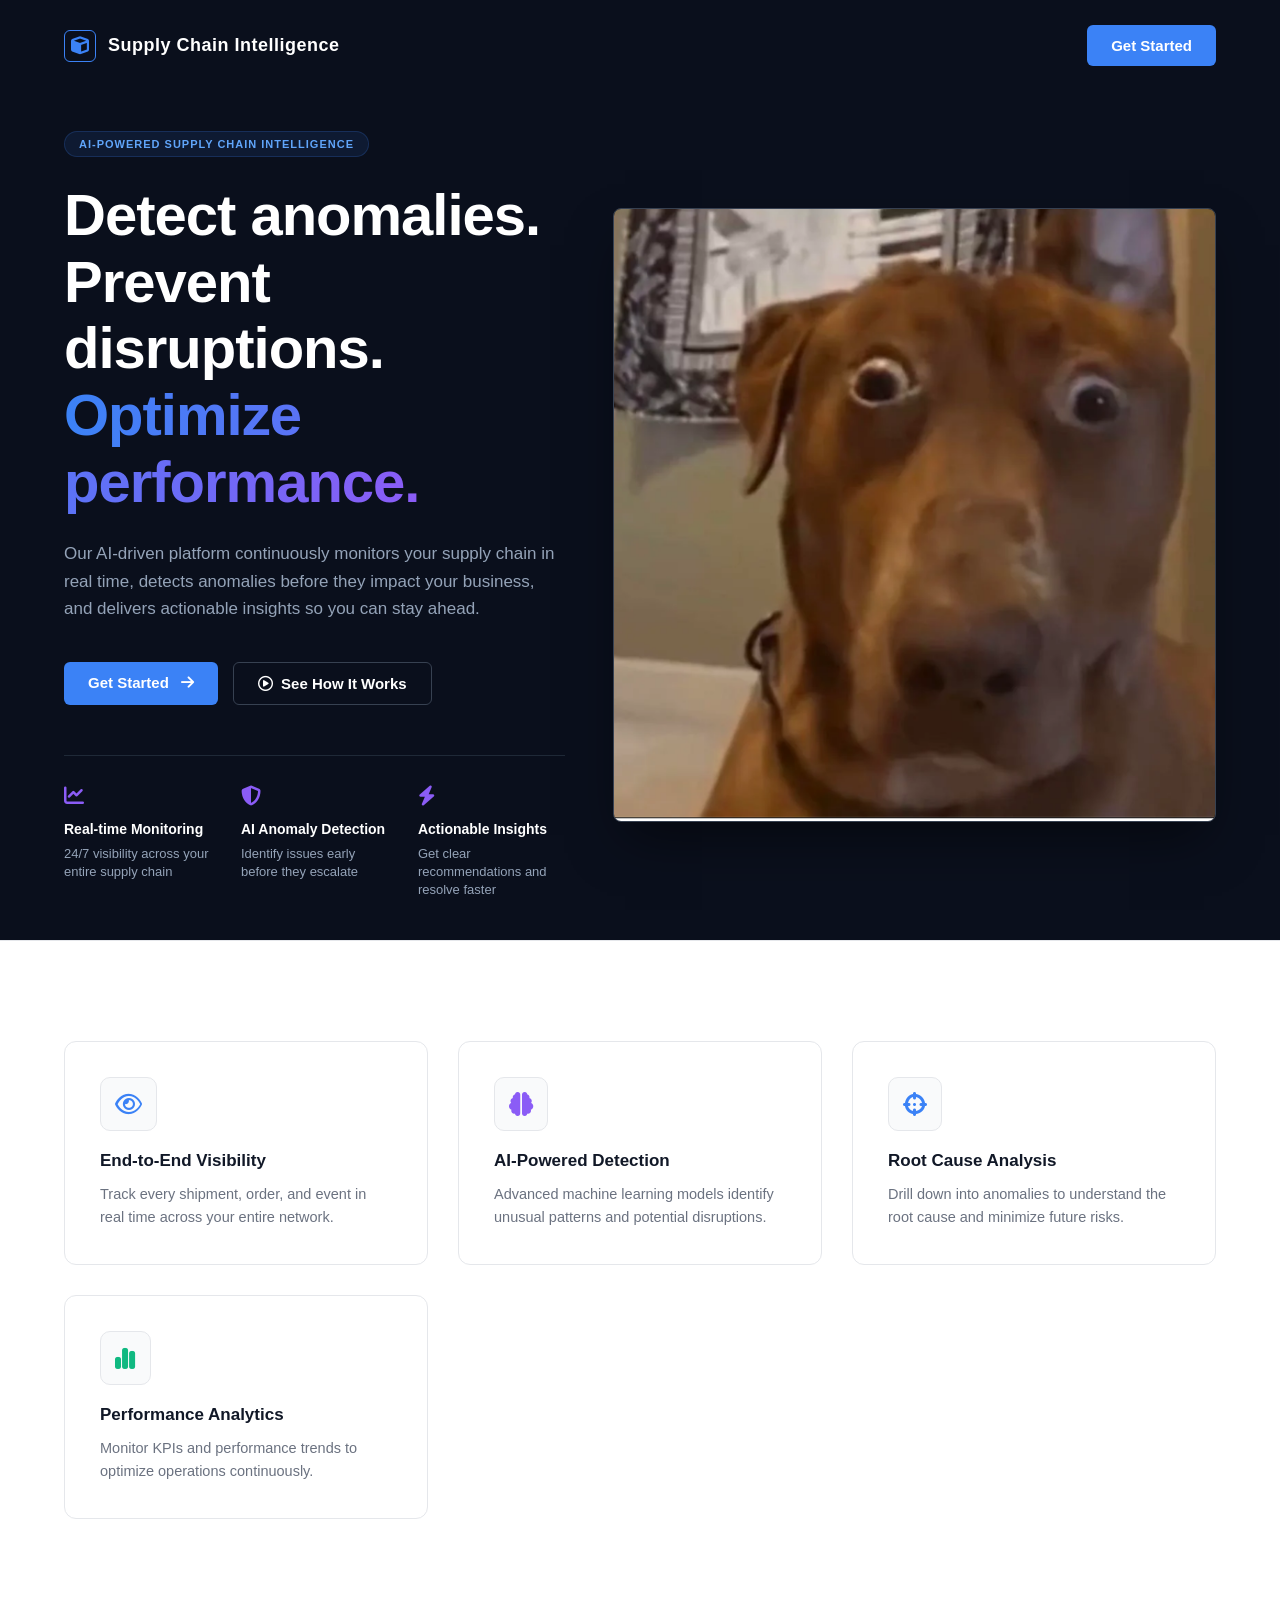
==== frontend/index.html @ b9debbd9 "Initial commit: Organized frontend and backend folders" ====
<!DOCTYPE html>
<html lang="en">
<head>
    <meta charset="UTF-8">
    <meta name="viewport" content="width=device-width, initial-scale=1.0">
    <title>Supply Chain Intelligence</title>
    <link rel="stylesheet" href="style.css">
    <!-- FontAwesome for the UI icons -->
    <link href="https://cdnjs.cloudflare.com/ajax/libs/font-awesome/6.4.0/css/all.min.css" rel="stylesheet">
</head>
<body>

    <!-- TOP NAVIGATION -->
    <nav class="navbar">
        <div class="logo">
            <div class="logo-icon">
                <i class="fa-solid fa-cube" style="color: #3B82F6; margin: auto; display: block; text-align: center; line-height: 28px;"></i>
            </div>
            Supply Chain Intelligence
        </div>
        <a href="dashboard.html" class="btn-primary">Get Started</a>
    </nav>

    <!-- DARK HERO SECTION -->
    <header class="hero">
        <div class="hero-content">
            <div class="badge">AI-POWERED SUPPLY CHAIN INTELLIGENCE</div>
            <h1>Detect anomalies.<br>Prevent disruptions.<br><span class="text-gradient">Optimize performance.</span></h1>
            <p>Our AI-driven platform continuously monitors your supply chain in real time, detects anomalies before they impact your business, and delivers actionable insights so you can stay ahead.</p>
            
            <div class="btn-group">
                <a href="dashboard.html" class="btn-primary">Get Started <i class="fa-solid fa-arrow-right" style="margin-left: 8px;"></i></a>
                <a href="how-it-works.html" class="btn-secondary"><i class="fa-regular fa-circle-play"></i> See How It Works</a>
            </div>

            <!-- Mini Features under buttons -->
            <div class="hero-mini-features">
                <div class="mini-feature">
                    <i class="fa-solid fa-chart-line"></i>
                    <h4>Real-time Monitoring</h4>
                    <p>24/7 visibility across your entire supply chain</p>
                </div>
                <div class="mini-feature">
                    <i class="fa-solid fa-shield-halved"></i>
                    <h4>AI Anomaly Detection</h4>
                    <p>Identify issues early before they escalate</p>
                </div>
                <div class="mini-feature">
                    <i class="fa-solid fa-bolt"></i>
                    <h4>Actionable Insights</h4>
                    <p>Get clear recommendations and resolve faster</p>
                </div>
            </div>
        </div>
        
        <div class="hero-image">
            <img src="assets/dog meme.png" alt="Dashboard Mockup" class="mockup">
        </div>
    </header>

    <!-- WHITE FEATURES SECTION (Now with exactly 4 cards) -->
    <section class="white-section">
        <div class="features-grid">
            
            <div class="feature-card">
                <div class="icon" style="color: #3B82F6;"><i class="fa-regular fa-eye"></i></div>
                <h3>End-to-End Visibility</h3>
                <p>Track every shipment, order, and event in real time across your entire network.</p>
            </div>

            <div class="feature-card">
                <div class="icon" style="color: #8B5CF6;"><i class="fa-solid fa-brain"></i></div>
                <h3>AI-Powered Detection</h3>
                <p>Advanced machine learning models identify unusual patterns and potential disruptions.</p>
            </div>

            <div class="feature-card">
                <div class="icon" style="color: #3B82F6;"><i class="fa-solid fa-crosshairs"></i></div>
                <h3>Root Cause Analysis</h3>
                <p>Drill down into anomalies to understand the root cause and minimize future risks.</p>
            </div>

            <div class="feature-card">
                <div class="icon" style="color: #10B981;"><i class="fa-solid fa-chart-simple"></i></div>
                <h3>Performance Analytics</h3>
                <p>Monitor KPIs and performance trends to optimize operations continuously.</p>
            </div>

        </div>
    </section>

</body>
</html>
---- frontend/style.css ----
/* --- GLOBAL THEME (UPDATED FOR DEEP NAVY / NEON) --- */
:root {
    --bg-dark: #0A0F1C;   /* Deep rich navy background */
    --bg-panel: #131B2C;  /* Slightly lighter navy for panels */
    --bg-card: #1A233A;   /* Card background */
    --text-light: #F8FAFC;
    --text-muted: #94A3B8;
    --border: #23304A;    /* Soft blue-tinted borders */
    --accent-blue: #3B82F6;
}

body {
    margin: 0;
    font-family: 'Inter', -apple-system, sans-serif;
    background-color: var(--bg-dark);
    color: var(--text-light);
    overflow-x: hidden;
}

a { text-decoration: none; }

/* --- BUTTONS --- */
.btn-primary {
    background-color: var(--accent-blue); color: white; border: none;
    padding: 12px 24px; border-radius: 6px; cursor: pointer; font-weight: 600;
    transition: 0.2s; font-family: inherit; font-size: 15px;
}
.btn-primary:hover { background-color: #1D4ED8; }

.btn-secondary {
    background-color: transparent; color: white; padding: 12px 24px; border-radius: 6px; 
    font-weight: 600; border: 1px solid #374151; transition: 0.2s; display: flex; align-items: center; gap: 8px; font-size: 15px;
}
.btn-secondary:hover { background-color: rgba(255,255,255,0.05); }

/* --- NAVIGATION --- */
.navbar { display: flex; justify-content: space-between; align-items: center; padding: 25px 5%; max-width: 1500px; margin: 0 auto; }
.logo { font-size: 18px; font-weight: bold; letter-spacing: 0.5px; display: flex; align-items: center; gap: 12px; color: white;}
.logo-icon { width: 30px; height: 30px; border: 1px solid var(--accent-blue); border-radius: 6px; display: flex; justify-content: center; align-items: center;}

/* --- HERO SECTION --- */
.hero { display: flex; align-items: center; justify-content: space-between; padding: 40px 5%; max-width: 1500px; margin: 0 auto; min-height: 70vh; gap: 50px;}
.hero-content { flex: 1; max-width: 650px; }
.hero-image { flex: 1.2; display: flex; justify-content: flex-end; }
.mockup { width: 100%; border-radius: 8px; border: 1px solid #374151; box-shadow: 0 25px 50px -12px rgba(0, 0, 0, 0.5); }

.badge {
    background: rgba(59, 130, 246, 0.1); color: #60A5FA;
    padding: 6px 14px; border-radius: 20px; font-size: 11px; font-weight: 700;
    display: inline-block; margin-bottom: 25px; border: 1px solid rgba(59, 130, 246, 0.2); letter-spacing: 1px;
}

.hero h1 { font-size: 58px; line-height: 1.15; margin: 0 0 25px 0; font-weight: 800; color: white; letter-spacing: -1px;}
.text-gradient { 
    background: linear-gradient(to right, #3B82F6, #8B5CF6);
    background-clip: text; -webkit-background-clip: text; -webkit-text-fill-color: transparent; 
}
.hero p { font-size: 17px; color: var(--text-muted); line-height: 1.6; margin-bottom: 40px; max-width: 550px;}
.btn-group { display: flex; gap: 15px; margin-bottom: 50px;}

/* --- HERO MINI FEATURES --- */
.hero-mini-features { display: flex; gap: 30px; margin-top: 20px; border-top: 1px solid #1F2937; padding-top: 30px;}
.mini-feature { flex: 1; }
.mini-feature i { font-size: 20px; color: #8B5CF6; margin-bottom: 15px; display: block;}
.mini-feature h4 { margin: 0 0 8px 0; font-size: 14px; color: white; font-weight: 600;}
.mini-feature p { margin: 0; font-size: 13px; color: var(--text-muted); line-height: 1.4;}

/* --- WHITE FEATURES SECTION --- */
.white-section { background-color: white; color: #111827; padding: 100px 5%; border-top: 1px solid #E5E7EB; }
.features-grid { 
    display: grid; 
    grid-template-columns: repeat(auto-fit, minmax(280px, 1fr)); 
    gap: 30px; max-width: 1400px; margin: 0 auto; 
    justify-content: center;
}
.feature-card { background: white; padding: 35px; border-radius: 12px; border: 1px solid #E5E7EB; transition: 0.3s; }
.feature-card:hover { transform: translateY(-5px); box-shadow: 0 10px 25px -5px rgba(0,0,0,0.05); border-color: #D1D5DB;}
.feature-card h3 { margin: 20px 0 12px 0; font-size: 17px; font-weight: 700; color: #111827;}
.feature-card p { color: #6B7280; font-size: 14.5px; line-height: 1.6; margin: 0; }
.icon { font-size: 24px; padding: 14px; background: #F9FAFB; border-radius: 10px; border: 1px solid #E5E7EB; display: inline-flex; justify-content: center; align-items: center;}




/* --- DENSE DASHBOARD OVERRIDES --- */
.main-container { padding: 15px 2%; max-width: 1800px; margin: 0 auto; }

/* 3-Column Tight Upload Box */
.upload-section-dense { display: grid; grid-template-columns: 1.5fr 1fr 1.5fr; gap: 12px; margin-bottom: 15px; }
.upload-box-dense { background: var(--bg-panel); border: 1px dashed var(--border); border-radius: 8px; padding: 15px; text-align: center; }
.control-box-dense, .status-box-dense { background: var(--bg-panel); border: 1px solid var(--border); border-radius: 8px; padding: 15px; }
.btn-sm { padding: 8px 16px; font-size: 13px; margin-top: 10px; }
.dense-select { width: 100%; padding: 8px; background: var(--bg-card); color: white; border: 1px solid var(--border); border-radius: 4px; font-size: 12px; }
.progress-bar-bg { width: 100%; height: 6px; background: var(--bg-card); border-radius: 3px; margin-top: 8px; overflow: hidden; }
.progress-bar-fill { width: 100%; height: 100%; background: #3B82F6; }

/* Tight KPI Grid */
.kpi-grid-dense { display: grid; grid-template-columns: repeat(4, 1fr); gap: 12px; margin-bottom: 15px; }
.kpi-card-dense { background: var(--bg-panel); border: 1px solid var(--border); padding: 12px 15px; border-radius: 8px; }
.kpi-header-dense { display: flex; align-items: center; gap: 10px; margin-bottom: 8px; color: var(--text-muted); font-size: 12px; font-weight: 600; text-transform: uppercase;}
.kpi-value-dense { font-size: 24px; font-weight: bold; color: white; }

/* --- SOLID GLOWING KPI ICONS --- */
.kpi-icon-dense { 
    width: 32px; height: 32px; 
    border-radius: 50%; /* Makes them perfect circles */
    display: flex; justify-content: center; align-items: center; 
    font-size: 14px; color: white; border: none !important; 
}
.kpi-icon-dense.blue { background-color: #3B82F6; box-shadow: 0 0 15px rgba(59, 130, 246, 0.5); }
.kpi-icon-dense.red { background-color: #EF4444; box-shadow: 0 0 15px rgba(239, 68, 68, 0.5); }
.kpi-icon-dense.yellow { background-color: #F59E0B; box-shadow: 0 0 15px rgba(245, 158, 11, 0.5); }
.kpi-icon-dense.green { background-color: #10B981; box-shadow: 0 0 15px rgba(16, 185, 129, 0.5); }

/* --- SOLID TABLE BADGES --- */
.badge-severity-high { background-color: #EF4444; color: white; padding: 4px 12px; border-radius: 4px; font-size: 11px; font-weight: bold; letter-spacing: 0.5px;}
.badge-severity-med { background-color: #F59E0B; color: white; padding: 4px 12px; border-radius: 4px; font-size: 11px; font-weight: bold; letter-spacing: 0.5px;}
.badge-severity-low { background-color: #10B981; color: white; padding: 4px 12px; border-radius: 4px; font-size: 11px; font-weight: bold; letter-spacing: 0.5px;}

/* DENSE 4-COLUMN CHART GRID */
.charts-grid-dense { 
    display: grid; 
    grid-template-columns: repeat(4, 1fr); 
    gap: 12px; 
    margin-bottom: 15px; 
}
.col-span-2 { grid-column: span 2; }
.chart-box-dense { background: var(--bg-panel); border: 1px solid var(--border); border-radius: 8px; padding: 12px; }
.chart-title-dense { font-size: 13px; color: white; margin: 0 0 5px 0; font-weight: 600; }

/* Tight Data Table */
.table-box-dense { background: var(--bg-panel); border: 1px solid var(--border); border-radius: 8px; padding: 12px; overflow-x: auto; margin-bottom: 15px;}
.data-table-dense { width: 100%; border-collapse: collapse; text-align: left; font-size: 12px; }
.data-table-dense th { padding: 8px; border-bottom: 1px solid var(--border); color: var(--text-muted); }
.data-table-dense td { padding: 8px; border-bottom: 1px solid #1f2937; color: var(--text-light); }

/* --- ANALYTICAL REPORT FOOTER --- */
.report-summary-box {
    background-color: var(--bg-panel);
    border: 1px solid var(--border);
    border-radius: 12px;
    padding: 25px 30px;
    display: flex;
    align-items: center;
    gap: 25px;
    margin-bottom: 30px;
}
.report-col {
    flex: 1;
    border-right: 1px solid var(--border);
    padding-right: 20px;
}
.report-col:last-child, .decoration-col {
    border-right: none;
    padding-right: 0;
}
.info-col { flex: 1.5; }
.decoration-col { flex: 0.5; text-align: center; }

.report-header { display: flex; align-items: center; gap: 15px; margin-bottom: 12px; }
.report-icon { 
    background: rgba(59, 130, 246, 0.15); color: var(--accent-blue); 
    width: 42px; height: 42px; display: flex; align-items: center; justify-content: center; 
    border-radius: 8px; font-size: 18px; 
}
.report-col h3 { margin: 0; font-size: 17px; color: white; }
.report-col h4 { margin: 0 0 15px 0; font-size: 14px; color: white; font-weight: 600; }
.report-col p { margin: 0; color: var(--text-muted); font-size: 13px; line-height: 1.6; }

.report-list { list-style: none; padding: 0; margin: 0; display: flex; flex-direction: column; gap: 12px; }
.report-list li { color: var(--text-muted); font-size: 12.5px; display: flex; align-items: flex-start; gap: 10px; line-height: 1.4; }
.report-list li i { margin-top: 2px; font-size: 14px;}




/* =========================================
   --- HOW IT WORKS PAGE STYLES ---
   ========================================= */

.hiw-header { text-align: center; padding: 60px 5% 30px; max-width: 800px; margin: 0 auto; }
.hiw-header h1 { font-size: 40px; margin-bottom: 20px; color: white; font-weight: 800;}
.hiw-header p { color: var(--text-muted); line-height: 1.6; font-size: 16px; margin-bottom: 20px; }

.hiw-section { max-width: 1500px; margin: 0 auto; padding: 20px 5% 40px; }
.hiw-section > h3 { color: white; font-size: 20px; margin-bottom: 25px; }

/* 7-Step Process Track (Compact, No Scroll) */
.process-track { 
    display: flex; align-items: center; justify-content: space-between; 
    gap: 8px; /* Tighter gap between arrows and boxes */
    padding-bottom: 15px; 
    width: 100%;
}
.process-card { 
    background: var(--bg-panel); border: 1px solid var(--border); border-radius: 12px; 
    padding: 20px 10px; /* Reduced padding to make boxes thinner */
    text-align: center; 
    flex: 1; /* Forces all boxes to be equal width */
    min-width: 0; /* Allows boxes to shrink down without triggering a scrollbar */
    position: relative; 
}
.process-card i { font-size: 24px; margin-bottom: 12px; } /* Slightly smaller icon */
.process-card h4 { color: white; font-size: 13px; margin: 0 0 8px 0; font-weight: 600;}
.process-card p { color: var(--text-muted); font-size: 11px; line-height: 1.4; margin: 0; }

.step-num { 
    position: absolute; top: 10px; left: 10px; 
    background: rgba(59, 130, 246, 0.2); color: #60A5FA; 
    width: 20px; height: 20px; border-radius: 50%; 
    display: flex; align-items: center; justify-content: center; 
    font-size: 11px; font-weight: bold; 
}
.step-arrow { 
    background: rgba(59, 130, 246, 0.1); color: var(--accent-blue); 
    width: 24px; height: 24px; border-radius: 50%; 
    display: flex; align-items: center; justify-content: center; 
    font-size: 11px; flex-shrink: 0;
}

/* System Grid (Features + Result Card) */
.system-header { max-width: 700px; margin-bottom: 40px; }
.system-header h3 { color: white; font-size: 20px; margin-bottom: 10px; }
.system-header p { color: var(--text-muted); font-size: 14px; line-height: 1.6; }

.system-grid { display: grid; grid-template-columns: 2fr 1fr; gap: 40px; }
.system-features { display: flex; flex-direction: column; gap: 30px; }

.sys-feature { display: flex; gap: 15px; }
.sys-icon { 
    background: rgba(59, 130, 246, 0.1); color: var(--accent-blue); 
    width: 45px; height: 45px; border-radius: 10px; 
    display: flex; align-items: center; justify-content: center; 
    font-size: 18px; flex-shrink: 0; border: 1px solid rgba(59, 130, 246, 0.2);
}
.sys-text h4 { color: white; font-size: 15px; margin: 0 0 6px 0; font-weight: 600;}
.sys-text p { color: var(--text-muted); font-size: 13px; line-height: 1.5; margin: 0; }

/* The Result Card */
.system-result-card { 
    background: var(--bg-panel); border: 1px solid rgba(139, 92, 246, 0.4); 
    border-radius: 12px; padding: 30px; 
}
.result-header { display: flex; align-items: center; gap: 12px; margin-bottom: 15px; }
.result-header i { color: #8B5CF6; font-size: 22px; }
.result-header h4 { color: white; font-size: 17px; margin: 0; font-weight: 600;}
.system-result-card > p { color: var(--text-muted); font-size: 13px; line-height: 1.5; margin-bottom: 20px; }

.result-list { list-style: none; padding: 0; margin: 0; display: flex; flex-direction: column; gap: 12px; }
.result-list li { display: flex; align-items: flex-start; gap: 10px; color: var(--text-light); font-size: 13px; }
.result-list li i { color: #3B82F6; margin-top: 2px; }

/* Bottom Call To Action */
.hiw-cta { 
    background: var(--bg-panel); border: 1px solid var(--border); 
    border-radius: 12px; padding: 25px 40px; 
    display: flex; justify-content: space-between; align-items: center; 
}
.cta-content { display: flex; align-items: center; gap: 20px; }
.cta-icon { 
    background: rgba(139, 92, 246, 0.15); color: #8B5CF6; 
    width: 50px; height: 50px; border-radius: 12px; 
    display: flex; align-items: center; justify-content: center; font-size: 20px; 
}
.cta-content h3 { color: white; margin: 0 0 6px 0; font-size: 18px; font-weight: 600;}
.cta-content p { color: var(--text-muted); margin: 0; font-size: 14px; }
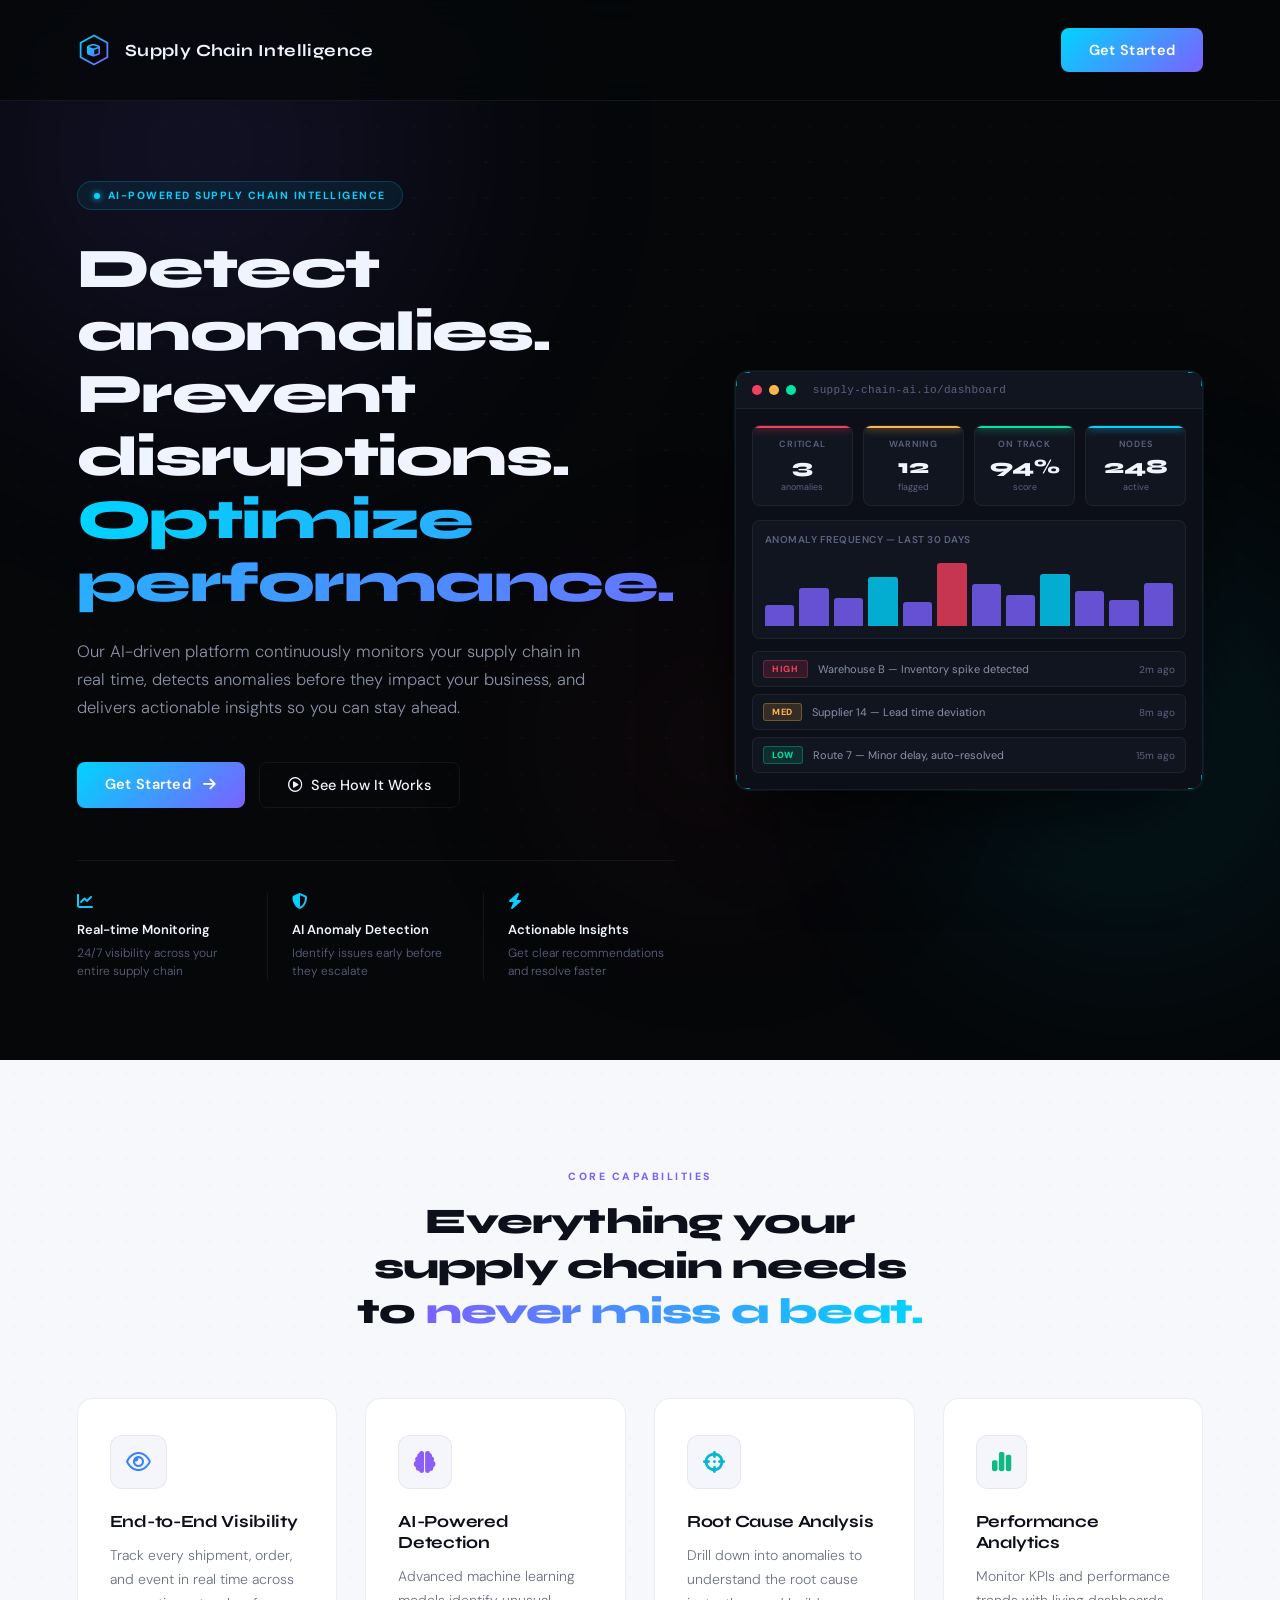
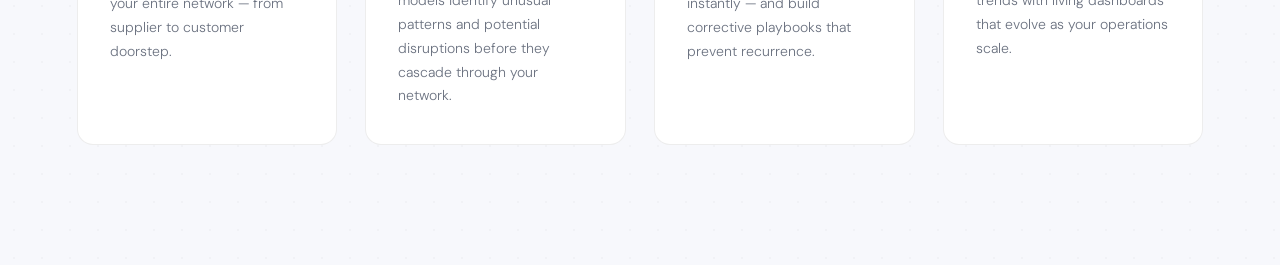
==== commit 5fd0fad4: "Implemented new UI design for landing page, dashboard, and stylesheet" ====
--- a/frontend/index.html
+++ b/frontend/index.html
@@ -7,14 +7,32 @@
     <link rel="stylesheet" href="style.css">
     <!-- FontAwesome for the UI icons -->
     <link href="https://cdnjs.cloudflare.com/ajax/libs/font-awesome/6.4.0/css/all.min.css" rel="stylesheet">
+    <!-- Premium font pairing: Syne (display) + DM Sans (body) -->
+    <link href="https://fonts.googleapis.com/css2?family=Syne:wght@700;800&family=DM+Sans:wght@300;400;500;600&display=swap" rel="stylesheet">
 </head>
 <body>
+
+    <!-- Animated grid/noise background canvas -->
+    <div class="bg-grid"></div>
+    <div class="bg-orb orb-1"></div>
+    <div class="bg-orb orb-2"></div>
+    <div class="bg-orb orb-3"></div>
 
     <!-- TOP NAVIGATION -->
     <nav class="navbar">
         <div class="logo">
             <div class="logo-icon">
-                <i class="fa-solid fa-cube" style="color: #3B82F6; margin: auto; display: block; text-align: center; line-height: 28px;"></i>
+                <!-- Animated hex ring -->
+                <svg class="logo-hex" viewBox="0 0 28 28" fill="none" xmlns="http://www.w3.org/2000/svg">
+                    <polygon points="14,2 25,8 25,20 14,26 3,20 3,8" stroke="url(#hexGrad)" stroke-width="1.5" fill="none"/>
+                    <defs>
+                        <linearGradient id="hexGrad" x1="0%" y1="0%" x2="100%" y2="100%">
+                            <stop offset="0%" stop-color="#00D4FF"/>
+                            <stop offset="100%" stop-color="#7B61FF"/>
+                        </linearGradient>
+                    </defs>
+                </svg>
+                <i class="fa-solid fa-cube logo-cube"></i>
             </div>
             Supply Chain Intelligence
         </div>
@@ -24,7 +42,10 @@
     <!-- DARK HERO SECTION -->
     <header class="hero">
         <div class="hero-content">
-            <div class="badge">AI-POWERED SUPPLY CHAIN INTELLIGENCE</div>
+            <div class="badge">
+                <span class="badge-dot"></span>
+                AI-POWERED SUPPLY CHAIN INTELLIGENCE
+            </div>
             <h1>Detect anomalies.<br>Prevent disruptions.<br><span class="text-gradient">Optimize performance.</span></h1>
             <p>Our AI-driven platform continuously monitors your supply chain in real time, detects anomalies before they impact your business, and delivers actionable insights so you can stay ahead.</p>
             
@@ -54,36 +75,120 @@
         </div>
         
         <div class="hero-image">
-            <img src="assets/dog meme.png" alt="Dashboard Mockup" class="mockup">
+            <!-- Decorative data-viz frame replacing placeholder image -->
+            <div class="mockup-frame">
+                <div class="mockup-topbar">
+                    <span class="dot red"></span><span class="dot yellow"></span><span class="dot green"></span>
+                    <span class="mockup-url">supply-chain-ai.io/dashboard</span>
+                </div>
+                <div class="mockup-body">
+                    <!-- Fake KPI row -->
+                    <div class="mock-kpi-row">
+                        <div class="mock-kpi red-kpi">
+                            <span class="mock-label">Critical</span>
+                            <span class="mock-value">3</span>
+                            <span class="mock-sub">anomalies</span>
+                        </div>
+                        <div class="mock-kpi yellow-kpi">
+                            <span class="mock-label">Warning</span>
+                            <span class="mock-value">12</span>
+                            <span class="mock-sub">flagged</span>
+                        </div>
+                        <div class="mock-kpi green-kpi">
+                            <span class="mock-label">On Track</span>
+                            <span class="mock-value">94%</span>
+                            <span class="mock-sub">score</span>
+                        </div>
+                        <div class="mock-kpi blue-kpi">
+                            <span class="mock-label">Nodes</span>
+                            <span class="mock-value">248</span>
+                            <span class="mock-sub">active</span>
+                        </div>
+                    </div>
+                    <!-- Fake chart bars -->
+                    <div class="mock-chart-area">
+                        <div class="mock-chart-header">Anomaly Frequency — Last 30 Days</div>
+                        <div class="mock-bars">
+                            <div class="mock-bar" style="--h:30%;--c:#7B61FF"></div>
+                            <div class="mock-bar" style="--h:55%;--c:#7B61FF"></div>
+                            <div class="mock-bar" style="--h:40%;--c:#7B61FF"></div>
+                            <div class="mock-bar" style="--h:70%;--c:#00D4FF"></div>
+                            <div class="mock-bar" style="--h:35%;--c:#7B61FF"></div>
+                            <div class="mock-bar" style="--h:90%;--c:#F43F5E"></div>
+                            <div class="mock-bar" style="--h:60%;--c:#7B61FF"></div>
+                            <div class="mock-bar" style="--h:45%;--c:#7B61FF"></div>
+                            <div class="mock-bar" style="--h:75%;--c:#00D4FF"></div>
+                            <div class="mock-bar" style="--h:50%;--c:#7B61FF"></div>
+                            <div class="mock-bar" style="--h:38%;--c:#7B61FF"></div>
+                            <div class="mock-bar" style="--h:62%;--c:#7B61FF"></div>
+                        </div>
+                    </div>
+                    <!-- Fake alert rows -->
+                    <div class="mock-alert-row">
+                        <span class="mock-badge red-badge">HIGH</span>
+                        <span class="mock-alert-text">Warehouse B — Inventory spike detected</span>
+                        <span class="mock-time">2m ago</span>
+                    </div>
+                    <div class="mock-alert-row">
+                        <span class="mock-badge yellow-badge">MED</span>
+                        <span class="mock-alert-text">Supplier 14 — Lead time deviation</span>
+                        <span class="mock-time">8m ago</span>
+                    </div>
+                    <div class="mock-alert-row">
+                        <span class="mock-badge green-badge">LOW</span>
+                        <span class="mock-alert-text">Route 7 — Minor delay, auto-resolved</span>
+                        <span class="mock-time">15m ago</span>
+                    </div>
+                </div>
+                <!-- Animated scan line -->
+                <div class="scan-line"></div>
+                <!-- Corner accents -->
+                <span class="corner tl"></span>
+                <span class="corner tr"></span>
+                <span class="corner bl"></span>
+                <span class="corner br"></span>
+            </div>
         </div>
     </header>
 
-    <!-- WHITE FEATURES SECTION (Now with exactly 4 cards) -->
+    <!-- WHITE FEATURES SECTION -->
     <section class="white-section">
+        <!-- Section label -->
+        <div class="section-label">CORE CAPABILITIES</div>
+        <h2 class="section-heading">Everything your supply chain needs to <em>never miss a beat.</em></h2>
+
         <div class="features-grid">
             
             <div class="feature-card">
+                <div class="feature-card-glow blue-glow"></div>
                 <div class="icon" style="color: #3B82F6;"><i class="fa-regular fa-eye"></i></div>
                 <h3>End-to-End Visibility</h3>
-                <p>Track every shipment, order, and event in real time across your entire network.</p>
+                <p>Track every shipment, order, and event in real time across your entire network — from supplier to customer doorstep.</p>
+                <div class="card-line blue-line"></div>
             </div>
 
             <div class="feature-card">
+                <div class="feature-card-glow purple-glow"></div>
                 <div class="icon" style="color: #8B5CF6;"><i class="fa-solid fa-brain"></i></div>
                 <h3>AI-Powered Detection</h3>
-                <p>Advanced machine learning models identify unusual patterns and potential disruptions.</p>
+                <p>Advanced machine learning models identify unusual patterns and potential disruptions before they cascade through your network.</p>
+                <div class="card-line purple-line"></div>
             </div>
 
             <div class="feature-card">
-                <div class="icon" style="color: #3B82F6;"><i class="fa-solid fa-crosshairs"></i></div>
+                <div class="feature-card-glow cyan-glow"></div>
+                <div class="icon" style="color: #06B6D4;"><i class="fa-solid fa-crosshairs"></i></div>
                 <h3>Root Cause Analysis</h3>
-                <p>Drill down into anomalies to understand the root cause and minimize future risks.</p>
+                <p>Drill down into anomalies to understand the root cause instantly — and build corrective playbooks that prevent recurrence.</p>
+                <div class="card-line cyan-line"></div>
             </div>
 
             <div class="feature-card">
+                <div class="feature-card-glow green-glow"></div>
                 <div class="icon" style="color: #10B981;"><i class="fa-solid fa-chart-simple"></i></div>
                 <h3>Performance Analytics</h3>
-                <p>Monitor KPIs and performance trends to optimize operations continuously.</p>
+                <p>Monitor KPIs and performance trends with living dashboards that evolve as your operations scale.</p>
+                <div class="card-line green-line"></div>
             </div>
 
         </div>
--- a/frontend/style.css
+++ b/frontend/style.css
@@ -1,266 +1,704 @@
-/* --- GLOBAL THEME (UPDATED FOR DEEP NAVY / NEON) --- */
+/* ============================================================
+   SUPPLY CHAIN INTELLIGENCE — REDESIGNED 2026
+   Aesthetic: Obsidian Ops — Deep black + neon cyan/violet,
+   cinematic scanlines, geometric corner accents, CSS-only
+   animations. Font pairing: Syne (display) + DM Sans (body).
+   ============================================================ */
+
+/* --- DESIGN TOKENS --- */
 :root {
-    --bg-dark: #0A0F1C;   /* Deep rich navy background */
-    --bg-panel: #131B2C;  /* Slightly lighter navy for panels */
-    --bg-card: #1A233A;   /* Card background */
-    --text-light: #F8FAFC;
-    --text-muted: #94A3B8;
-    --border: #23304A;    /* Soft blue-tinted borders */
+    /* Core palette */
+    --bg-void:    #050709;          /* Near-black base */
+    --bg-surface: #0C0F17;          /* Panel surfaces */
+    --bg-raised:  #111520;          /* Cards / raised elements */
+    --bg-hover:   #171D2F;
+
+    /* Neon accents */
+    --cyan:     #00D4FF;
+    --violet:   #7B61FF;
+    --crimson:  #F43F5E;
+    --emerald:  #00E5A0;
+    --amber:    #FFB547;
+
+    /* Blue legacy (kept for dashboard compat) */
     --accent-blue: #3B82F6;
-}
+
+    /* Neon glow aliases */
+    --glow-cyan:   rgba(0, 212, 255, 0.35);
+    --glow-violet: rgba(123, 97, 255, 0.35);
+    --glow-red:    rgba(244, 63, 94, 0.45);
+    --glow-green:  rgba(0, 229, 160, 0.35);
+
+    /* Text */
+    --text-primary: #F0F4FF;
+    --text-muted:   #5A6380;
+    --text-mid:     #8892A8;
+
+    /* Borders */
+    --border-subtle: rgba(255,255,255,0.06);
+    --border-glow:   rgba(0, 212, 255, 0.25);
+
+    /* Transition */
+    --ease: cubic-bezier(0.23, 1, 0.32, 1);
+
+    /* Legacy aliases for dashboard pages */
+    --bg-dark:  #050709;
+    --bg-panel: #0C0F17;
+    --bg-card:  #111520;
+    --text-light: #F0F4FF;
+    --border: rgba(255,255,255,0.07);
+}
+
+/* --- RESET & BASE --- */
+*, *::before, *::after { box-sizing: border-box; }
 
 body {
     margin: 0;
-    font-family: 'Inter', -apple-system, sans-serif;
-    background-color: var(--bg-dark);
-    color: var(--text-light);
+    font-family: 'DM Sans', -apple-system, sans-serif;
+    background-color: var(--bg-void);
+    color: var(--text-primary);
     overflow-x: hidden;
+    -webkit-font-smoothing: antialiased;
 }
 
 a { text-decoration: none; }
 
-/* --- BUTTONS --- */
+/* ============================================================
+   BACKGROUND ATMOSPHERE
+   ============================================================ */
+
+/* Dot-grid overlay */
+.bg-grid {
+    position: fixed; inset: 0; z-index: 0; pointer-events: none;
+    background-image:
+        radial-gradient(circle, rgba(255,255,255,0.035) 1px, transparent 1px);
+    background-size: 36px 36px;
+    mask-image: radial-gradient(ellipse 80% 80% at 50% 50%, black 40%, transparent 100%);
+}
+
+/* Ambient orbs */
+.bg-orb {
+    position: fixed; border-radius: 50%; pointer-events: none; z-index: 0;
+    filter: blur(120px); opacity: 0.18;
+    animation: orbFloat 18s ease-in-out infinite alternate;
+}
+.orb-1 {
+    width: 700px; height: 700px;
+    background: radial-gradient(circle, var(--violet), transparent 70%);
+    top: -200px; left: -150px;
+    animation-delay: 0s;
+}
+.orb-2 {
+    width: 500px; height: 500px;
+    background: radial-gradient(circle, var(--cyan), transparent 70%);
+    bottom: -100px; right: -100px;
+    animation-delay: -6s;
+}
+.orb-3 {
+    width: 400px; height: 400px;
+    background: radial-gradient(circle, var(--crimson), transparent 70%);
+    top: 60%; left: 40%;
+    animation-delay: -12s; opacity: 0.1;
+}
+
+@keyframes orbFloat {
+    0%   { transform: translate(0, 0) scale(1); }
+    50%  { transform: translate(40px, -30px) scale(1.05); }
+    100% { transform: translate(-20px, 25px) scale(0.97); }
+}
+
+/* All sections render above bg layer */
+nav, header, section { position: relative; z-index: 1; }
+
+/* ============================================================
+   BUTTONS
+   ============================================================ */
+
 .btn-primary {
-    background-color: var(--accent-blue); color: white; border: none;
-    padding: 12px 24px; border-radius: 6px; cursor: pointer; font-weight: 600;
-    transition: 0.2s; font-family: inherit; font-size: 15px;
-}
-.btn-primary:hover { background-color: #1D4ED8; }
+    position: relative; overflow: hidden;
+    background: linear-gradient(135deg, var(--cyan) 0%, var(--violet) 100%);
+    color: #fff; border: none;
+    padding: 13px 28px; border-radius: 8px;
+    cursor: pointer; font-weight: 600;
+    font-family: 'DM Sans', sans-serif; font-size: 14.5px;
+    letter-spacing: 0.3px;
+    transition: box-shadow 0.35s var(--ease), transform 0.25s var(--ease);
+    box-shadow: 0 0 0 rgba(0,212,255,0);
+    white-space: nowrap;
+}
+.btn-primary::before {
+    content: '';
+    position: absolute; inset: 0;
+    background: linear-gradient(135deg, rgba(255,255,255,0.15), transparent);
+    opacity: 0; transition: opacity 0.3s;
+}
+.btn-primary:hover {
+    box-shadow: 0 0 30px var(--glow-cyan), 0 0 60px rgba(123,97,255,0.2);
+    transform: translateY(-2px);
+}
+.btn-primary:hover::before { opacity: 1; }
+.btn-primary:active { transform: translateY(0); }
 
 .btn-secondary {
-    background-color: transparent; color: white; padding: 12px 24px; border-radius: 6px; 
-    font-weight: 600; border: 1px solid #374151; transition: 0.2s; display: flex; align-items: center; gap: 8px; font-size: 15px;
-}
-.btn-secondary:hover { background-color: rgba(255,255,255,0.05); }
-
-/* --- NAVIGATION --- */
-.navbar { display: flex; justify-content: space-between; align-items: center; padding: 25px 5%; max-width: 1500px; margin: 0 auto; }
-.logo { font-size: 18px; font-weight: bold; letter-spacing: 0.5px; display: flex; align-items: center; gap: 12px; color: white;}
-.logo-icon { width: 30px; height: 30px; border: 1px solid var(--accent-blue); border-radius: 6px; display: flex; justify-content: center; align-items: center;}
-
-/* --- HERO SECTION --- */
-.hero { display: flex; align-items: center; justify-content: space-between; padding: 40px 5%; max-width: 1500px; margin: 0 auto; min-height: 70vh; gap: 50px;}
-.hero-content { flex: 1; max-width: 650px; }
-.hero-image { flex: 1.2; display: flex; justify-content: flex-end; }
-.mockup { width: 100%; border-radius: 8px; border: 1px solid #374151; box-shadow: 0 25px 50px -12px rgba(0, 0, 0, 0.5); }
-
+    background: transparent;
+    color: var(--text-primary);
+    padding: 13px 28px; border-radius: 8px;
+    font-weight: 500; font-family: 'DM Sans', sans-serif; font-size: 14.5px;
+    border: 1px solid var(--border-subtle);
+    transition: border-color 0.3s, background 0.3s, box-shadow 0.3s;
+    display: flex; align-items: center; gap: 8px;
+}
+.btn-secondary:hover {
+    border-color: rgba(0,212,255,0.4);
+    background: rgba(0,212,255,0.05);
+    box-shadow: 0 0 20px rgba(0,212,255,0.08);
+}
+
+/* ============================================================
+   NAVIGATION
+   ============================================================ */
+
+.navbar {
+    display: flex; justify-content: space-between; align-items: center;
+    padding: 28px 6%;
+    max-width: 1600px; margin: 0 auto;
+    /* Sticky glass bar */
+    position: sticky; top: 0; z-index: 100;
+    background: rgba(5,7,9,0.75);
+    backdrop-filter: blur(18px);
+    border-bottom: 1px solid var(--border-subtle);
+    animation: navFadeIn 0.8s var(--ease) both;
+}
+
+@keyframes navFadeIn {
+    from { opacity: 0; transform: translateY(-10px); }
+    to   { opacity: 1; transform: translateY(0); }
+}
+
+.logo {
+    font-family: 'Syne', sans-serif;
+    font-size: 17px; font-weight: 700;
+    letter-spacing: 0.4px;
+    display: flex; align-items: center; gap: 14px;
+    color: var(--text-primary);
+}
+
+.logo-icon {
+    width: 34px; height: 34px;
+    display: flex; justify-content: center; align-items: center;
+    position: relative;
+}
+.logo-hex {
+    position: absolute; inset: 0; width: 100%; height: 100%;
+    animation: hexSpin 12s linear infinite;
+}
+@keyframes hexSpin {
+    from { transform: rotate(0deg); }
+    to   { transform: rotate(360deg); }
+}
+.logo-cube {
+    font-size: 13px;
+    background: linear-gradient(135deg, var(--cyan), var(--violet));
+    -webkit-background-clip: text; -webkit-text-fill-color: transparent;
+    position: relative; z-index: 1;
+}
+
+/* ============================================================
+   HERO SECTION
+   ============================================================ */
+
+.hero {
+    display: flex; align-items: center; justify-content: space-between;
+    padding: 80px 6%; max-width: 1600px; margin: 0 auto;
+    min-height: 88vh; gap: 60px;
+}
+
+.hero-content { flex: 1; max-width: 620px; }
+.hero-image   { flex: 1.3; display: flex; justify-content: flex-end; }
+
+/* Staggered entrance */
+.hero-content > * { animation: heroReveal 0.9s var(--ease) both; }
+.hero-content .badge          { animation-delay: 0.1s; }
+.hero-content h1              { animation-delay: 0.2s; }
+.hero-content > p             { animation-delay: 0.3s; }
+.hero-content .btn-group      { animation-delay: 0.4s; }
+.hero-content .hero-mini-features { animation-delay: 0.5s; }
+
+@keyframes heroReveal {
+    from { opacity: 0; transform: translateY(24px); }
+    to   { opacity: 1; transform: translateY(0); }
+}
+
+/* Badge */
 .badge {
-    background: rgba(59, 130, 246, 0.1); color: #60A5FA;
-    padding: 6px 14px; border-radius: 20px; font-size: 11px; font-weight: 700;
-    display: inline-block; margin-bottom: 25px; border: 1px solid rgba(59, 130, 246, 0.2); letter-spacing: 1px;
-}
-
-.hero h1 { font-size: 58px; line-height: 1.15; margin: 0 0 25px 0; font-weight: 800; color: white; letter-spacing: -1px;}
-.text-gradient { 
-    background: linear-gradient(to right, #3B82F6, #8B5CF6);
-    background-clip: text; -webkit-background-clip: text; -webkit-text-fill-color: transparent; 
-}
-.hero p { font-size: 17px; color: var(--text-muted); line-height: 1.6; margin-bottom: 40px; max-width: 550px;}
-.btn-group { display: flex; gap: 15px; margin-bottom: 50px;}
-
-/* --- HERO MINI FEATURES --- */
-.hero-mini-features { display: flex; gap: 30px; margin-top: 20px; border-top: 1px solid #1F2937; padding-top: 30px;}
-.mini-feature { flex: 1; }
-.mini-feature i { font-size: 20px; color: #8B5CF6; margin-bottom: 15px; display: block;}
-.mini-feature h4 { margin: 0 0 8px 0; font-size: 14px; color: white; font-weight: 600;}
-.mini-feature p { margin: 0; font-size: 13px; color: var(--text-muted); line-height: 1.4;}
-
-/* --- WHITE FEATURES SECTION --- */
-.white-section { background-color: white; color: #111827; padding: 100px 5%; border-top: 1px solid #E5E7EB; }
-.features-grid { 
-    display: grid; 
-    grid-template-columns: repeat(auto-fit, minmax(280px, 1fr)); 
-    gap: 30px; max-width: 1400px; margin: 0 auto; 
-    justify-content: center;
-}
-.feature-card { background: white; padding: 35px; border-radius: 12px; border: 1px solid #E5E7EB; transition: 0.3s; }
-.feature-card:hover { transform: translateY(-5px); box-shadow: 0 10px 25px -5px rgba(0,0,0,0.05); border-color: #D1D5DB;}
-.feature-card h3 { margin: 20px 0 12px 0; font-size: 17px; font-weight: 700; color: #111827;}
-.feature-card p { color: #6B7280; font-size: 14.5px; line-height: 1.6; margin: 0; }
-.icon { font-size: 24px; padding: 14px; background: #F9FAFB; border-radius: 10px; border: 1px solid #E5E7EB; display: inline-flex; justify-content: center; align-items: center;}
-
-
-
-
-/* --- DENSE DASHBOARD OVERRIDES --- */
+    display: inline-flex; align-items: center; gap: 8px;
+    background: rgba(0, 212, 255, 0.07);
+    color: var(--cyan);
+    padding: 7px 16px; border-radius: 100px;
+    font-size: 10.5px; font-weight: 700; letter-spacing: 1.5px;
+    border: 1px solid rgba(0,212,255,0.2);
+    margin-bottom: 28px;
+}
+.badge-dot {
+    width: 6px; height: 6px; border-radius: 50%;
+    background: var(--cyan);
+    box-shadow: 0 0 6px var(--cyan);
+    animation: blink 2s ease-in-out infinite;
+}
+@keyframes blink {
+    0%, 100% { opacity: 1; }
+    50%      { opacity: 0.3; }
+}
+
+/* Heading */
+.hero h1 {
+    font-family: 'Syne', sans-serif;
+    font-size: 56px; line-height: 1.12;
+    margin: 0 0 24px 0; font-weight: 800;
+    color: var(--text-primary); letter-spacing: -1.5px;
+}
+
+.text-gradient {
+    background: linear-gradient(100deg, var(--cyan) 0%, var(--violet) 60%, var(--crimson) 100%);
+    background-clip: text; -webkit-background-clip: text; -webkit-text-fill-color: transparent;
+    background-size: 200% 100%;
+    animation: gradientShift 6s ease-in-out infinite alternate;
+}
+@keyframes gradientShift {
+    0%   { background-position: 0% 50%; }
+    100% { background-position: 100% 50%; }
+}
+
+.hero > .hero-content > p {
+    font-size: 16.5px; color: var(--text-mid);
+    line-height: 1.7; margin-bottom: 40px; max-width: 520px;
+    font-weight: 300;
+}
+
+.btn-group { display: flex; gap: 14px; margin-bottom: 52px; flex-wrap: wrap; }
+
+/* Mini features */
+.hero-mini-features {
+    display: flex; gap: 0;
+    border-top: 1px solid var(--border-subtle);
+    padding-top: 32px;
+}
+.mini-feature {
+    flex: 1; padding-right: 24px;
+    border-right: 1px solid var(--border-subtle);
+    margin-right: 24px;
+    transition: transform 0.3s var(--ease);
+}
+.mini-feature:last-child { border-right: none; margin-right: 0; padding-right: 0; }
+.mini-feature:hover { transform: translateY(-3px); }
+
+.mini-feature i {
+    font-size: 16px;
+    background: linear-gradient(135deg, var(--cyan), var(--violet));
+    -webkit-background-clip: text; -webkit-text-fill-color: transparent;
+    margin-bottom: 12px; display: block;
+}
+.mini-feature h4 { margin: 0 0 6px 0; font-size: 13px; color: var(--text-primary); font-weight: 600; }
+.mini-feature p  { margin: 0; font-size: 12px; color: var(--text-muted); line-height: 1.5; font-weight: 300; }
+
+/* ============================================================
+   MOCKUP FRAME (replaces placeholder image)
+   ============================================================ */
+
+.hero-image { animation: heroReveal 1s var(--ease) 0.35s both; }
+
+.mockup-frame {
+    position: relative;
+    width: 100%; max-width: 600px;
+    background: var(--bg-surface);
+    border-radius: 14px;
+    border: 1px solid var(--border-subtle);
+    overflow: hidden;
+    box-shadow:
+        0 0 0 1px rgba(0,212,255,0.08),
+        0 40px 80px -20px rgba(0,0,0,0.8),
+        inset 0 1px 0 rgba(255,255,255,0.05);
+}
+
+/* Scanline sweep */
+.scan-line {
+    position: absolute; top: -2px; left: 0; right: 0;
+    height: 2px;
+    background: linear-gradient(90deg, transparent, var(--cyan), transparent);
+    opacity: 0.7;
+    animation: scanSweep 4s linear infinite;
+    z-index: 5;
+}
+@keyframes scanSweep {
+    0%   { top: -2px; opacity: 0; }
+    5%   { opacity: 0.7; }
+    95%  { opacity: 0.7; }
+    100% { top: 100%; opacity: 0; }
+}
+
+/* Corner bracket accents */
+.corner {
+    position: absolute; width: 14px; height: 14px;
+    border-color: var(--cyan); border-style: solid; z-index: 6;
+    opacity: 0.7;
+}
+.corner.tl { top: 0; left: 0; border-width: 1.5px 0 0 1.5px; border-radius: 4px 0 0 0; }
+.corner.tr { top: 0; right: 0; border-width: 1.5px 1.5px 0 0; border-radius: 0 4px 0 0; }
+.corner.bl { bottom: 0; left: 0; border-width: 0 0 1.5px 1.5px; border-radius: 0 0 0 4px; }
+.corner.br { bottom: 0; right: 0; border-width: 0 1.5px 1.5px 0; border-radius: 0 0 4px 0; }
+
+/* Fake browser top bar */
+.mockup-topbar {
+    display: flex; align-items: center; gap: 7px;
+    padding: 12px 16px;
+    background: var(--bg-raised);
+    border-bottom: 1px solid var(--border-subtle);
+}
+.dot {
+    width: 10px; height: 10px; border-radius: 50%;
+    flex-shrink: 0;
+}
+.dot.red    { background: #F43F5E; }
+.dot.yellow { background: #FFB547; }
+.dot.green  { background: #00E5A0; }
+.mockup-url {
+    margin-left: 10px; font-size: 11px;
+    color: var(--text-muted); letter-spacing: 0.3px;
+    font-family: 'DM Mono', monospace;
+}
+
+/* Mockup body */
+.mockup-body { padding: 16px; }
+
+/* Fake KPI row */
+.mock-kpi-row { display: grid; grid-template-columns: repeat(4,1fr); gap: 10px; margin-bottom: 14px; }
+.mock-kpi {
+    background: var(--bg-raised); border-radius: 8px;
+    padding: 12px 10px; border: 1px solid var(--border-subtle);
+    text-align: center; position: relative; overflow: hidden;
+}
+.mock-kpi::before {
+    content: ''; position: absolute; top: 0; left: 0; right: 0; height: 2px;
+}
+.red-kpi::before    { background: var(--crimson); box-shadow: 0 0 8px var(--crimson); }
+.yellow-kpi::before { background: var(--amber);   box-shadow: 0 0 8px var(--amber); }
+.green-kpi::before  { background: var(--emerald); box-shadow: 0 0 8px var(--emerald); }
+.blue-kpi::before   { background: var(--cyan);    box-shadow: 0 0 8px var(--cyan); }
+
+.mock-label { display: block; font-size: 9px; color: var(--text-muted); font-weight: 600; letter-spacing: 0.8px; text-transform: uppercase; margin-bottom: 4px; }
+.mock-value { display: block; font-family: 'Syne', sans-serif; font-size: 20px; font-weight: 800; color: var(--text-primary); }
+.mock-sub   { display: block; font-size: 9px; color: var(--text-muted); margin-top: 2px; }
+
+/* Fake chart */
+.mock-chart-area {
+    background: var(--bg-raised); border-radius: 8px; border: 1px solid var(--border-subtle);
+    padding: 12px; margin-bottom: 12px;
+}
+.mock-chart-header { font-size: 10px; color: var(--text-muted); font-weight: 600; letter-spacing: 0.5px; margin-bottom: 10px; text-transform: uppercase; }
+.mock-bars { display: flex; align-items: flex-end; gap: 5px; height: 70px; }
+.mock-bar {
+    flex: 1; border-radius: 3px 3px 0 0;
+    height: var(--h);
+    background: var(--c);
+    opacity: 0.8;
+    animation: barRise 1.2s var(--ease) both;
+}
+.mock-bar:nth-child(1)  { animation-delay: 0.05s; }
+.mock-bar:nth-child(2)  { animation-delay: 0.10s; }
+.mock-bar:nth-child(3)  { animation-delay: 0.15s; }
+.mock-bar:nth-child(4)  { animation-delay: 0.20s; }
+.mock-bar:nth-child(5)  { animation-delay: 0.25s; }
+.mock-bar:nth-child(6)  { animation-delay: 0.30s; }
+.mock-bar:nth-child(7)  { animation-delay: 0.35s; }
+.mock-bar:nth-child(8)  { animation-delay: 0.40s; }
+.mock-bar:nth-child(9)  { animation-delay: 0.45s; }
+.mock-bar:nth-child(10) { animation-delay: 0.50s; }
+.mock-bar:nth-child(11) { animation-delay: 0.55s; }
+.mock-bar:nth-child(12) { animation-delay: 0.60s; }
+
+@keyframes barRise {
+    from { height: 0; opacity: 0; }
+    to   { height: var(--h); opacity: 0.8; }
+}
+
+/* Fake alert rows */
+.mock-alert-row {
+    display: flex; align-items: center; gap: 10px;
+    padding: 8px 10px; border-radius: 6px;
+    background: var(--bg-raised); border: 1px solid var(--border-subtle);
+    margin-bottom: 7px; font-size: 11px;
+}
+.mock-alert-row:last-child { margin-bottom: 0; }
+.mock-badge {
+    padding: 2px 8px; border-radius: 3px;
+    font-size: 9px; font-weight: 800; letter-spacing: 0.8px;
+    flex-shrink: 0;
+}
+.red-badge    { background: rgba(244,63,94,0.15);  color: var(--crimson); border: 1px solid rgba(244,63,94,0.3); }
+.yellow-badge { background: rgba(255,181,71,0.15); color: var(--amber);   border: 1px solid rgba(255,181,71,0.3); }
+.green-badge  { background: rgba(0,229,160,0.12);  color: var(--emerald); border: 1px solid rgba(0,229,160,0.3); }
+.mock-alert-text { flex: 1; color: var(--text-mid); }
+.mock-time { color: var(--text-muted); font-size: 10px; flex-shrink: 0; }
+
+/* ============================================================
+   WHITE FEATURES SECTION
+   ============================================================ */
+
+.white-section {
+    background: #F7F8FC;
+    color: #111827;
+    padding: 110px 6% 120px;
+    border-top: none;
+    position: relative;
+    overflow: hidden;
+}
+
+/* Subtle texture */
+.white-section::before {
+    content: '';
+    position: absolute; inset: 0;
+    background-image: radial-gradient(circle, rgba(0,0,0,0.025) 1px, transparent 1px);
+    background-size: 28px 28px;
+    pointer-events: none;
+}
+
+/* Section label */
+.section-label {
+    text-align: center;
+    font-size: 10.5px; font-weight: 800;
+    letter-spacing: 2.5px; color: var(--violet);
+    margin-bottom: 16px;
+    position: relative; z-index: 1;
+}
+
+.section-heading {
+    font-family: 'Syne', sans-serif;
+    font-size: 36px; font-weight: 800;
+    text-align: center; color: #0D0F1A;
+    max-width: 600px; margin: 0 auto 64px;
+    line-height: 1.25; letter-spacing: -0.8px;
+    position: relative; z-index: 1;
+}
+.section-heading em {
+    font-style: normal;
+    background: linear-gradient(100deg, #7B61FF, #00D4FF);
+    background-clip: text; -webkit-background-clip: text; -webkit-text-fill-color: transparent;
+}
+
+.features-grid {
+    display: grid;
+    grid-template-columns: repeat(auto-fit, minmax(260px, 1fr));
+    gap: 28px; max-width: 1300px; margin: 0 auto;
+    position: relative; z-index: 1;
+}
+
+/* Feature card */
+.feature-card {
+    background: #fff;
+    padding: 36px 32px;
+    border-radius: 16px;
+    border: 1px solid rgba(0,0,0,0.07);
+    position: relative; overflow: hidden;
+    transition: transform 0.4s var(--ease), box-shadow 0.4s var(--ease), border-color 0.4s;
+    cursor: default;
+}
+
+/* Glow effects on hover */
+.feature-card-glow {
+    position: absolute; inset: -40px; border-radius: 50%;
+    opacity: 0; transition: opacity 0.4s var(--ease);
+    pointer-events: none; filter: blur(60px);
+}
+.blue-glow   { background: radial-gradient(circle, rgba(59,130,246,0.2), transparent 70%); }
+.purple-glow { background: radial-gradient(circle, rgba(123,97,255,0.2), transparent 70%); }
+.cyan-glow   { background: radial-gradient(circle, rgba(6,182,212,0.2), transparent 70%); }
+.green-glow  { background: radial-gradient(circle, rgba(16,185,129,0.2), transparent 70%); }
+
+.feature-card:hover .feature-card-glow { opacity: 1; }
+
+.feature-card:hover {
+    transform: translateY(-8px) scale(1.01);
+    box-shadow: 0 24px 48px -12px rgba(0,0,0,0.12);
+}
+
+/* Bottom accent line */
+.card-line {
+    position: absolute; bottom: 0; left: 0; right: 0; height: 2px;
+    transform: scaleX(0); transform-origin: left;
+    transition: transform 0.5s var(--ease);
+}
+.feature-card:hover .card-line { transform: scaleX(1); }
+.blue-line   { background: linear-gradient(90deg, transparent, #3B82F6, transparent); }
+.purple-line { background: linear-gradient(90deg, transparent, #8B5CF6, transparent); }
+.cyan-line   { background: linear-gradient(90deg, transparent, #06B6D4, transparent); }
+.green-line  { background: linear-gradient(90deg, transparent, #10B981, transparent); }
+
+.feature-card:hover { border-color: rgba(0,0,0,0.12); }
+
+.icon {
+    font-size: 22px; padding: 15px;
+    background: #F4F6FB;
+    border-radius: 12px; border: 1px solid rgba(0,0,0,0.06);
+    display: inline-flex; justify-content: center; align-items: center;
+    transition: transform 0.35s var(--ease), background 0.35s;
+}
+.feature-card:hover .icon {
+    transform: scale(1.1) rotate(-5deg);
+    background: #EEF1FB;
+}
+
+.feature-card h3 {
+    font-family: 'Syne', sans-serif;
+    margin: 22px 0 12px 0; font-size: 17px; font-weight: 700;
+    color: #0D0F1A; letter-spacing: -0.3px;
+}
+.feature-card p {
+    color: #6B7280; font-size: 14px; line-height: 1.7; margin: 0;
+    font-weight: 300;
+}
+
+/* ============================================================
+   DENSE DASHBOARD OVERRIDES (kept for other pages)
+   ============================================================ */
+
 .main-container { padding: 15px 2%; max-width: 1800px; margin: 0 auto; }
 
-/* 3-Column Tight Upload Box */
 .upload-section-dense { display: grid; grid-template-columns: 1.5fr 1fr 1.5fr; gap: 12px; margin-bottom: 15px; }
 .upload-box-dense { background: var(--bg-panel); border: 1px dashed var(--border); border-radius: 8px; padding: 15px; text-align: center; }
 .control-box-dense, .status-box-dense { background: var(--bg-panel); border: 1px solid var(--border); border-radius: 8px; padding: 15px; }
 .btn-sm { padding: 8px 16px; font-size: 13px; margin-top: 10px; }
 .dense-select { width: 100%; padding: 8px; background: var(--bg-card); color: white; border: 1px solid var(--border); border-radius: 4px; font-size: 12px; }
 .progress-bar-bg { width: 100%; height: 6px; background: var(--bg-card); border-radius: 3px; margin-top: 8px; overflow: hidden; }
-.progress-bar-fill { width: 100%; height: 100%; background: #3B82F6; }
-
-/* Tight KPI Grid */
+.progress-bar-fill { width: 100%; height: 100%; background: var(--cyan); }
+
 .kpi-grid-dense { display: grid; grid-template-columns: repeat(4, 1fr); gap: 12px; margin-bottom: 15px; }
 .kpi-card-dense { background: var(--bg-panel); border: 1px solid var(--border); padding: 12px 15px; border-radius: 8px; }
-.kpi-header-dense { display: flex; align-items: center; gap: 10px; margin-bottom: 8px; color: var(--text-muted); font-size: 12px; font-weight: 600; text-transform: uppercase;}
+.kpi-header-dense { display: flex; align-items: center; gap: 10px; margin-bottom: 8px; color: var(--text-muted); font-size: 12px; font-weight: 600; text-transform: uppercase; }
 .kpi-value-dense { font-size: 24px; font-weight: bold; color: white; }
 
-/* --- SOLID GLOWING KPI ICONS --- */
-.kpi-icon-dense { 
-    width: 32px; height: 32px; 
-    border-radius: 50%; /* Makes them perfect circles */
-    display: flex; justify-content: center; align-items: center; 
-    font-size: 14px; color: white; border: none !important; 
-}
-.kpi-icon-dense.blue { background-color: #3B82F6; box-shadow: 0 0 15px rgba(59, 130, 246, 0.5); }
-.kpi-icon-dense.red { background-color: #EF4444; box-shadow: 0 0 15px rgba(239, 68, 68, 0.5); }
-.kpi-icon-dense.yellow { background-color: #F59E0B; box-shadow: 0 0 15px rgba(245, 158, 11, 0.5); }
-.kpi-icon-dense.green { background-color: #10B981; box-shadow: 0 0 15px rgba(16, 185, 129, 0.5); }
-
-/* --- SOLID TABLE BADGES --- */
-.badge-severity-high { background-color: #EF4444; color: white; padding: 4px 12px; border-radius: 4px; font-size: 11px; font-weight: bold; letter-spacing: 0.5px;}
-.badge-severity-med { background-color: #F59E0B; color: white; padding: 4px 12px; border-radius: 4px; font-size: 11px; font-weight: bold; letter-spacing: 0.5px;}
-.badge-severity-low { background-color: #10B981; color: white; padding: 4px 12px; border-radius: 4px; font-size: 11px; font-weight: bold; letter-spacing: 0.5px;}
-
-/* DENSE 4-COLUMN CHART GRID */
-.charts-grid-dense { 
-    display: grid; 
-    grid-template-columns: repeat(4, 1fr); 
-    gap: 12px; 
-    margin-bottom: 15px; 
-}
+.kpi-icon-dense {
+    width: 32px; height: 32px; border-radius: 50%;
+    display: flex; justify-content: center; align-items: center;
+    font-size: 14px; color: white; border: none !important;
+}
+.kpi-icon-dense.blue   { background-color: #3B82F6; box-shadow: 0 0 15px rgba(59,130,246,0.5); }
+.kpi-icon-dense.red    { background-color: #EF4444; box-shadow: 0 0 15px rgba(239,68,68,0.5); }
+.kpi-icon-dense.yellow { background-color: #F59E0B; box-shadow: 0 0 15px rgba(245,158,11,0.5); }
+.kpi-icon-dense.green  { background-color: #10B981; box-shadow: 0 0 15px rgba(16,185,129,0.5); }
+
+.badge-severity-high { background-color: #EF4444; color: white; padding: 4px 12px; border-radius: 4px; font-size: 11px; font-weight: bold; letter-spacing: 0.5px; }
+.badge-severity-med  { background-color: #F59E0B; color: white; padding: 4px 12px; border-radius: 4px; font-size: 11px; font-weight: bold; letter-spacing: 0.5px; }
+.badge-severity-low  { background-color: #10B981; color: white; padding: 4px 12px; border-radius: 4px; font-size: 11px; font-weight: bold; letter-spacing: 0.5px; }
+
+.charts-grid-dense { display: grid; grid-template-columns: repeat(4, 1fr); gap: 12px; margin-bottom: 15px; }
 .col-span-2 { grid-column: span 2; }
 .chart-box-dense { background: var(--bg-panel); border: 1px solid var(--border); border-radius: 8px; padding: 12px; }
 .chart-title-dense { font-size: 13px; color: white; margin: 0 0 5px 0; font-weight: 600; }
 
-/* Tight Data Table */
-.table-box-dense { background: var(--bg-panel); border: 1px solid var(--border); border-radius: 8px; padding: 12px; overflow-x: auto; margin-bottom: 15px;}
+.table-box-dense { background: var(--bg-panel); border: 1px solid var(--border); border-radius: 8px; padding: 12px; overflow-x: auto; margin-bottom: 15px; }
 .data-table-dense { width: 100%; border-collapse: collapse; text-align: left; font-size: 12px; }
 .data-table-dense th { padding: 8px; border-bottom: 1px solid var(--border); color: var(--text-muted); }
 .data-table-dense td { padding: 8px; border-bottom: 1px solid #1f2937; color: var(--text-light); }
 
-/* --- ANALYTICAL REPORT FOOTER --- */
-.report-summary-box {
-    background-color: var(--bg-panel);
-    border: 1px solid var(--border);
-    border-radius: 12px;
-    padding: 25px 30px;
-    display: flex;
-    align-items: center;
-    gap: 25px;
-    margin-bottom: 30px;
-}
-.report-col {
-    flex: 1;
-    border-right: 1px solid var(--border);
-    padding-right: 20px;
-}
-.report-col:last-child, .decoration-col {
-    border-right: none;
-    padding-right: 0;
-}
+.report-summary-box { background-color: var(--bg-panel); border: 1px solid var(--border); border-radius: 12px; padding: 25px 30px; display: flex; align-items: center; gap: 25px; margin-bottom: 30px; }
+.report-col { flex: 1; border-right: 1px solid var(--border); padding-right: 20px; }
+.report-col:last-child, .decoration-col { border-right: none; padding-right: 0; }
 .info-col { flex: 1.5; }
 .decoration-col { flex: 0.5; text-align: center; }
-
 .report-header { display: flex; align-items: center; gap: 15px; margin-bottom: 12px; }
-.report-icon { 
-    background: rgba(59, 130, 246, 0.15); color: var(--accent-blue); 
-    width: 42px; height: 42px; display: flex; align-items: center; justify-content: center; 
-    border-radius: 8px; font-size: 18px; 
-}
+.report-icon { background: rgba(59,130,246,0.15); color: var(--accent-blue); width: 42px; height: 42px; display: flex; align-items: center; justify-content: center; border-radius: 8px; font-size: 18px; }
 .report-col h3 { margin: 0; font-size: 17px; color: white; }
 .report-col h4 { margin: 0 0 15px 0; font-size: 14px; color: white; font-weight: 600; }
 .report-col p { margin: 0; color: var(--text-muted); font-size: 13px; line-height: 1.6; }
-
 .report-list { list-style: none; padding: 0; margin: 0; display: flex; flex-direction: column; gap: 12px; }
 .report-list li { color: var(--text-muted); font-size: 12.5px; display: flex; align-items: flex-start; gap: 10px; line-height: 1.4; }
-.report-list li i { margin-top: 2px; font-size: 14px;}
-
-
-
-
-/* =========================================
-   --- HOW IT WORKS PAGE STYLES ---
-   ========================================= */
+.report-list li i { margin-top: 2px; font-size: 14px; }
+
+/* ============================================================
+   HOW IT WORKS PAGE STYLES (preserved, updated palette)
+   ============================================================ */
 
 .hiw-header { text-align: center; padding: 60px 5% 30px; max-width: 800px; margin: 0 auto; }
-.hiw-header h1 { font-size: 40px; margin-bottom: 20px; color: white; font-weight: 800;}
+.hiw-header h1 { font-family: 'Syne', sans-serif; font-size: 40px; margin-bottom: 20px; color: white; font-weight: 800; }
 .hiw-header p { color: var(--text-muted); line-height: 1.6; font-size: 16px; margin-bottom: 20px; }
 
 .hiw-section { max-width: 1500px; margin: 0 auto; padding: 20px 5% 40px; }
-.hiw-section > h3 { color: white; font-size: 20px; margin-bottom: 25px; }
-
-/* 7-Step Process Track (Compact, No Scroll) */
-.process-track { 
-    display: flex; align-items: center; justify-content: space-between; 
-    gap: 8px; /* Tighter gap between arrows and boxes */
-    padding-bottom: 15px; 
-    width: 100%;
-}
-.process-card { 
-    background: var(--bg-panel); border: 1px solid var(--border); border-radius: 12px; 
-    padding: 20px 10px; /* Reduced padding to make boxes thinner */
-    text-align: center; 
-    flex: 1; /* Forces all boxes to be equal width */
-    min-width: 0; /* Allows boxes to shrink down without triggering a scrollbar */
-    position: relative; 
-}
-.process-card i { font-size: 24px; margin-bottom: 12px; } /* Slightly smaller icon */
-.process-card h4 { color: white; font-size: 13px; margin: 0 0 8px 0; font-weight: 600;}
+.hiw-section > h3 { color: white; font-size: 20px; margin-bottom: 25px; font-family: 'Syne', sans-serif; }
+
+.process-track { display: flex; align-items: center; justify-content: space-between; gap: 8px; padding-bottom: 15px; width: 100%; }
+.process-card { background: var(--bg-panel); border: 1px solid var(--border); border-radius: 12px; padding: 20px 10px; text-align: center; flex: 1; min-width: 0; position: relative; transition: border-color 0.3s, transform 0.3s var(--ease); }
+.process-card:hover { border-color: rgba(0,212,255,0.3); transform: translateY(-4px); }
+.process-card i { font-size: 24px; margin-bottom: 12px; }
+.process-card h4 { color: white; font-size: 13px; margin: 0 0 8px 0; font-weight: 600; }
 .process-card p { color: var(--text-muted); font-size: 11px; line-height: 1.4; margin: 0; }
 
-.step-num { 
-    position: absolute; top: 10px; left: 10px; 
-    background: rgba(59, 130, 246, 0.2); color: #60A5FA; 
-    width: 20px; height: 20px; border-radius: 50%; 
-    display: flex; align-items: center; justify-content: center; 
-    font-size: 11px; font-weight: bold; 
-}
-.step-arrow { 
-    background: rgba(59, 130, 246, 0.1); color: var(--accent-blue); 
-    width: 24px; height: 24px; border-radius: 50%; 
-    display: flex; align-items: center; justify-content: center; 
-    font-size: 11px; flex-shrink: 0;
-}
-
-/* System Grid (Features + Result Card) */
+.step-num { position: absolute; top: 10px; left: 10px; background: rgba(0,212,255,0.15); color: var(--cyan); width: 20px; height: 20px; border-radius: 50%; display: flex; align-items: center; justify-content: center; font-size: 11px; font-weight: bold; }
+.step-arrow { background: rgba(0,212,255,0.08); color: var(--cyan); width: 24px; height: 24px; border-radius: 50%; display: flex; align-items: center; justify-content: center; font-size: 11px; flex-shrink: 0; }
+
 .system-header { max-width: 700px; margin-bottom: 40px; }
-.system-header h3 { color: white; font-size: 20px; margin-bottom: 10px; }
+.system-header h3 { color: white; font-size: 20px; margin-bottom: 10px; font-family: 'Syne', sans-serif; }
 .system-header p { color: var(--text-muted); font-size: 14px; line-height: 1.6; }
 
 .system-grid { display: grid; grid-template-columns: 2fr 1fr; gap: 40px; }
 .system-features { display: flex; flex-direction: column; gap: 30px; }
 
 .sys-feature { display: flex; gap: 15px; }
-.sys-icon { 
-    background: rgba(59, 130, 246, 0.1); color: var(--accent-blue); 
-    width: 45px; height: 45px; border-radius: 10px; 
-    display: flex; align-items: center; justify-content: center; 
-    font-size: 18px; flex-shrink: 0; border: 1px solid rgba(59, 130, 246, 0.2);
-}
-.sys-text h4 { color: white; font-size: 15px; margin: 0 0 6px 0; font-weight: 600;}
+.sys-icon { background: rgba(0,212,255,0.08); color: var(--cyan); width: 45px; height: 45px; border-radius: 10px; display: flex; align-items: center; justify-content: center; font-size: 18px; flex-shrink: 0; border: 1px solid rgba(0,212,255,0.15); }
+.sys-text h4 { color: white; font-size: 15px; margin: 0 0 6px 0; font-weight: 600; }
 .sys-text p { color: var(--text-muted); font-size: 13px; line-height: 1.5; margin: 0; }
 
-/* The Result Card */
-.system-result-card { 
-    background: var(--bg-panel); border: 1px solid rgba(139, 92, 246, 0.4); 
-    border-radius: 12px; padding: 30px; 
-}
+.system-result-card { background: var(--bg-panel); border: 1px solid rgba(123,97,255,0.35); border-radius: 12px; padding: 30px; }
 .result-header { display: flex; align-items: center; gap: 12px; margin-bottom: 15px; }
-.result-header i { color: #8B5CF6; font-size: 22px; }
-.result-header h4 { color: white; font-size: 17px; margin: 0; font-weight: 600;}
+.result-header i { color: var(--violet); font-size: 22px; }
+.result-header h4 { color: white; font-size: 17px; margin: 0; font-weight: 600; }
 .system-result-card > p { color: var(--text-muted); font-size: 13px; line-height: 1.5; margin-bottom: 20px; }
 
 .result-list { list-style: none; padding: 0; margin: 0; display: flex; flex-direction: column; gap: 12px; }
 .result-list li { display: flex; align-items: flex-start; gap: 10px; color: var(--text-light); font-size: 13px; }
-.result-list li i { color: #3B82F6; margin-top: 2px; }
-
-/* Bottom Call To Action */
-.hiw-cta { 
-    background: var(--bg-panel); border: 1px solid var(--border); 
-    border-radius: 12px; padding: 25px 40px; 
-    display: flex; justify-content: space-between; align-items: center; 
-}
+.result-list li i { color: var(--cyan); margin-top: 2px; }
+
+.hiw-cta { background: var(--bg-panel); border: 1px solid var(--border); border-radius: 12px; padding: 25px 40px; display: flex; justify-content: space-between; align-items: center; }
 .cta-content { display: flex; align-items: center; gap: 20px; }
-.cta-icon { 
-    background: rgba(139, 92, 246, 0.15); color: #8B5CF6; 
-    width: 50px; height: 50px; border-radius: 12px; 
-    display: flex; align-items: center; justify-content: center; font-size: 20px; 
-}
-.cta-content h3 { color: white; margin: 0 0 6px 0; font-size: 18px; font-weight: 600;}
-.cta-content p { color: var(--text-muted); margin: 0; font-size: 14px; }+.cta-icon { background: rgba(123,97,255,0.12); color: var(--violet); width: 50px; height: 50px; border-radius: 12px; display: flex; align-items: center; justify-content: center; font-size: 20px; }
+.cta-content h3 { color: white; margin: 0 0 6px 0; font-size: 18px; font-weight: 600; font-family: 'Syne', sans-serif; }
+.cta-content p { color: var(--text-muted); margin: 0; font-size: 14px; }
+
+/* ============================================================
+   RESPONSIVE
+   ============================================================ */
+
+@media (max-width: 1100px) {
+    .hero { flex-direction: column; padding: 60px 6% 80px; min-height: auto; gap: 50px; }
+    .hero-content { max-width: 100%; }
+    .hero-image { justify-content: center; width: 100%; }
+    .mockup-frame { max-width: 100%; }
+    .hero h1 { font-size: 44px; }
+}
+
+@media (max-width: 768px) {
+    .navbar { padding: 20px 5%; }
+    .hero { padding: 40px 5% 60px; }
+    .hero h1 { font-size: 36px; letter-spacing: -0.8px; }
+    .hero-mini-features { flex-direction: column; gap: 20px; }
+    .mini-feature { border-right: none; padding-right: 0; margin-right: 0; border-bottom: 1px solid var(--border-subtle); padding-bottom: 20px; }
+    .mini-feature:last-child { border-bottom: none; padding-bottom: 0; }
+    .btn-group { flex-direction: column; }
+    .btn-primary, .btn-secondary { width: 100%; justify-content: center; text-align: center; }
+    .mock-kpi-row { grid-template-columns: repeat(2,1fr); }
+    .white-section { padding: 70px 5% 80px; }
+    .section-heading { font-size: 28px; }
+    .features-grid { grid-template-columns: 1fr; }
+    .kpi-grid-dense { grid-template-columns: repeat(2,1fr); }
+    .charts-grid-dense { grid-template-columns: 1fr; }
+    .col-span-2 { grid-column: span 1; }
+    .upload-section-dense { grid-template-columns: 1fr; }
+    .system-grid { grid-template-columns: 1fr; }
+    .hiw-cta { flex-direction: column; gap: 20px; text-align: center; }
+}
+
+@media (max-width: 480px) {
+    .hero h1 { font-size: 30px; }
+    .mock-kpi-row { grid-template-columns: repeat(2,1fr); }
+    .report-summary-box { flex-direction: column; }
+    .report-col { border-right: none; border-bottom: 1px solid var(--border); padding-bottom: 20px; }
+}
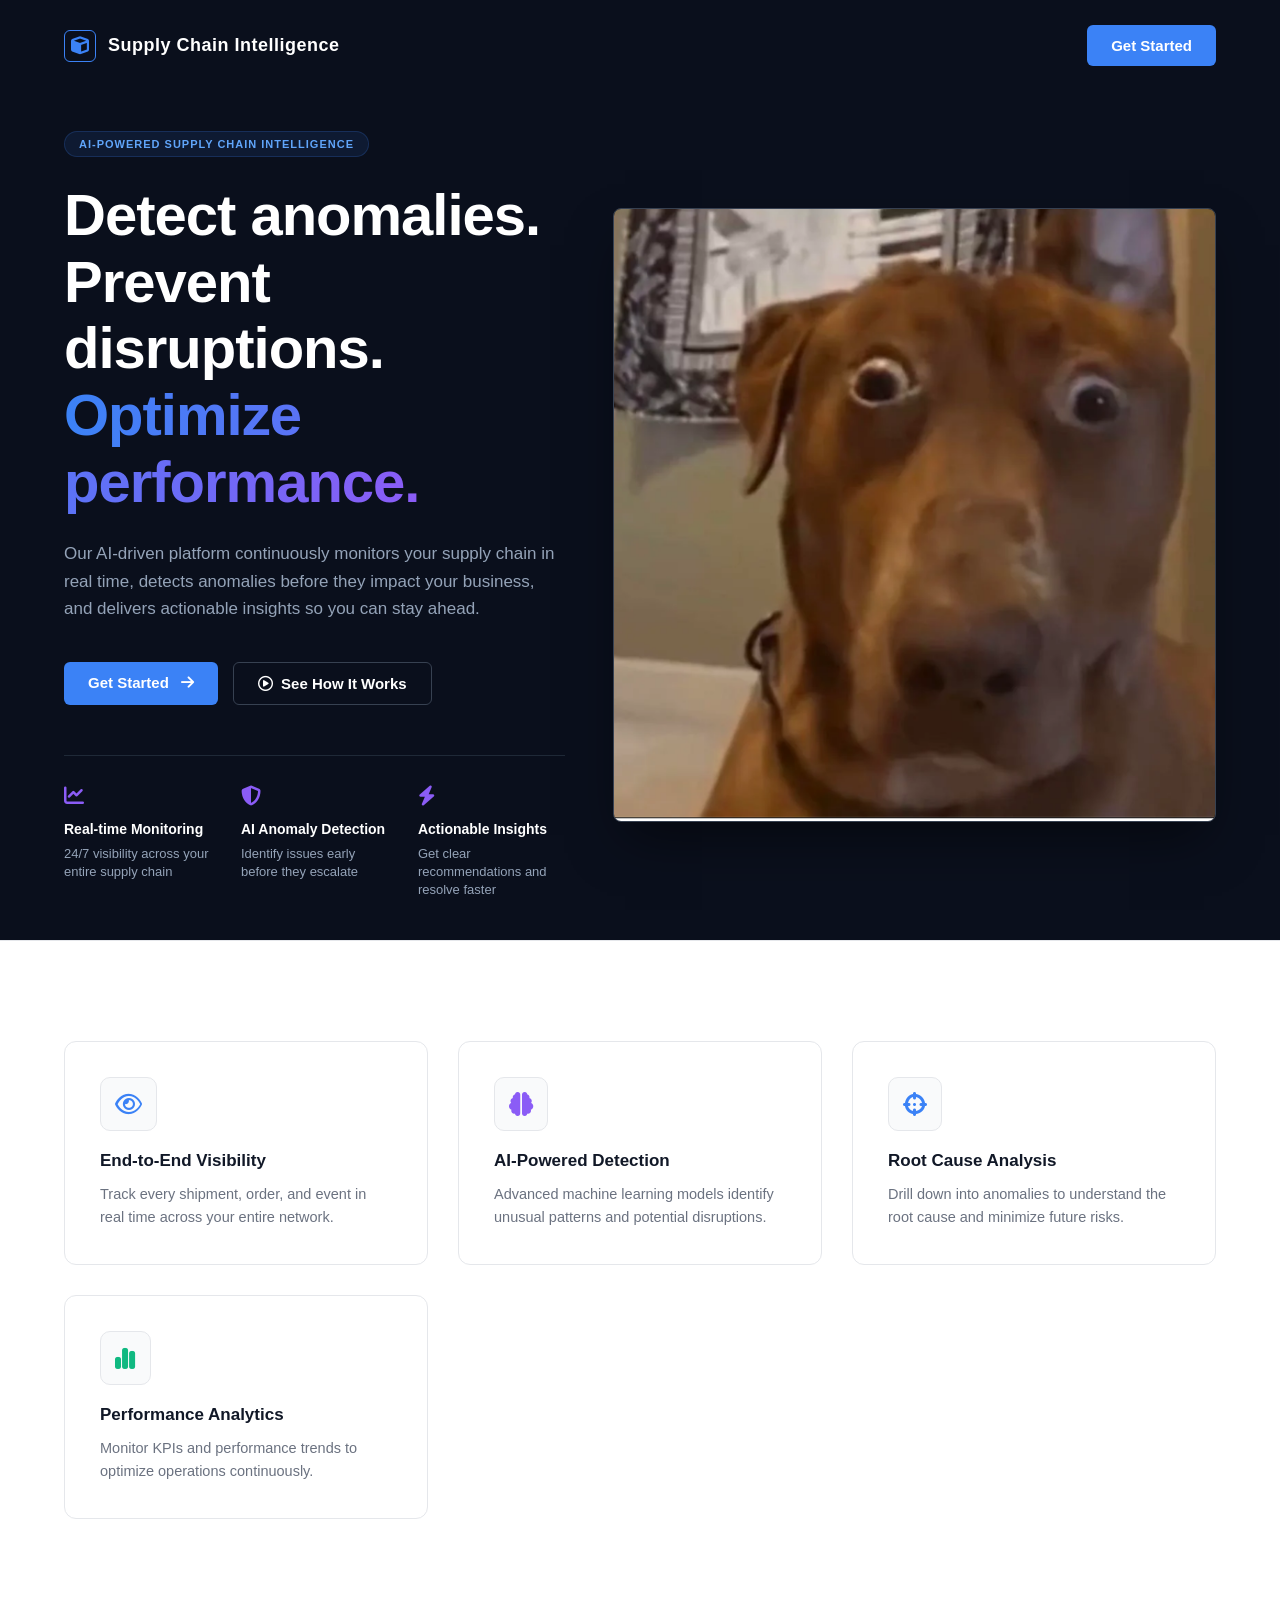
==== commit 05c07175: "Implemented new UI design for landing page, dashboard, and stylesheet" ====
--- a/frontend/index.html
+++ b/frontend/index.html
@@ -7,32 +7,14 @@
     <link rel="stylesheet" href="style.css">
     <!-- FontAwesome for the UI icons -->
     <link href="https://cdnjs.cloudflare.com/ajax/libs/font-awesome/6.4.0/css/all.min.css" rel="stylesheet">
-    <!-- Premium font pairing: Syne (display) + DM Sans (body) -->
-    <link href="https://fonts.googleapis.com/css2?family=Syne:wght@700;800&family=DM+Sans:wght@300;400;500;600&display=swap" rel="stylesheet">
 </head>
 <body>
-
-    <!-- Animated grid/noise background canvas -->
-    <div class="bg-grid"></div>
-    <div class="bg-orb orb-1"></div>
-    <div class="bg-orb orb-2"></div>
-    <div class="bg-orb orb-3"></div>
 
     <!-- TOP NAVIGATION -->
     <nav class="navbar">
         <div class="logo">
             <div class="logo-icon">
-                <!-- Animated hex ring -->
-                <svg class="logo-hex" viewBox="0 0 28 28" fill="none" xmlns="http://www.w3.org/2000/svg">
-                    <polygon points="14,2 25,8 25,20 14,26 3,20 3,8" stroke="url(#hexGrad)" stroke-width="1.5" fill="none"/>
-                    <defs>
-                        <linearGradient id="hexGrad" x1="0%" y1="0%" x2="100%" y2="100%">
-                            <stop offset="0%" stop-color="#00D4FF"/>
-                            <stop offset="100%" stop-color="#7B61FF"/>
-                        </linearGradient>
-                    </defs>
-                </svg>
-                <i class="fa-solid fa-cube logo-cube"></i>
+                <i class="fa-solid fa-cube" style="color: #3B82F6; margin: auto; display: block; text-align: center; line-height: 28px;"></i>
             </div>
             Supply Chain Intelligence
         </div>
@@ -42,10 +24,7 @@
     <!-- DARK HERO SECTION -->
     <header class="hero">
         <div class="hero-content">
-            <div class="badge">
-                <span class="badge-dot"></span>
-                AI-POWERED SUPPLY CHAIN INTELLIGENCE
-            </div>
+            <div class="badge">AI-POWERED SUPPLY CHAIN INTELLIGENCE</div>
             <h1>Detect anomalies.<br>Prevent disruptions.<br><span class="text-gradient">Optimize performance.</span></h1>
             <p>Our AI-driven platform continuously monitors your supply chain in real time, detects anomalies before they impact your business, and delivers actionable insights so you can stay ahead.</p>
             
@@ -75,120 +54,36 @@
         </div>
         
         <div class="hero-image">
-            <!-- Decorative data-viz frame replacing placeholder image -->
-            <div class="mockup-frame">
-                <div class="mockup-topbar">
-                    <span class="dot red"></span><span class="dot yellow"></span><span class="dot green"></span>
-                    <span class="mockup-url">supply-chain-ai.io/dashboard</span>
-                </div>
-                <div class="mockup-body">
-                    <!-- Fake KPI row -->
-                    <div class="mock-kpi-row">
-                        <div class="mock-kpi red-kpi">
-                            <span class="mock-label">Critical</span>
-                            <span class="mock-value">3</span>
-                            <span class="mock-sub">anomalies</span>
-                        </div>
-                        <div class="mock-kpi yellow-kpi">
-                            <span class="mock-label">Warning</span>
-                            <span class="mock-value">12</span>
-                            <span class="mock-sub">flagged</span>
-                        </div>
-                        <div class="mock-kpi green-kpi">
-                            <span class="mock-label">On Track</span>
-                            <span class="mock-value">94%</span>
-                            <span class="mock-sub">score</span>
-                        </div>
-                        <div class="mock-kpi blue-kpi">
-                            <span class="mock-label">Nodes</span>
-                            <span class="mock-value">248</span>
-                            <span class="mock-sub">active</span>
-                        </div>
-                    </div>
-                    <!-- Fake chart bars -->
-                    <div class="mock-chart-area">
-                        <div class="mock-chart-header">Anomaly Frequency — Last 30 Days</div>
-                        <div class="mock-bars">
-                            <div class="mock-bar" style="--h:30%;--c:#7B61FF"></div>
-                            <div class="mock-bar" style="--h:55%;--c:#7B61FF"></div>
-                            <div class="mock-bar" style="--h:40%;--c:#7B61FF"></div>
-                            <div class="mock-bar" style="--h:70%;--c:#00D4FF"></div>
-                            <div class="mock-bar" style="--h:35%;--c:#7B61FF"></div>
-                            <div class="mock-bar" style="--h:90%;--c:#F43F5E"></div>
-                            <div class="mock-bar" style="--h:60%;--c:#7B61FF"></div>
-                            <div class="mock-bar" style="--h:45%;--c:#7B61FF"></div>
-                            <div class="mock-bar" style="--h:75%;--c:#00D4FF"></div>
-                            <div class="mock-bar" style="--h:50%;--c:#7B61FF"></div>
-                            <div class="mock-bar" style="--h:38%;--c:#7B61FF"></div>
-                            <div class="mock-bar" style="--h:62%;--c:#7B61FF"></div>
-                        </div>
-                    </div>
-                    <!-- Fake alert rows -->
-                    <div class="mock-alert-row">
-                        <span class="mock-badge red-badge">HIGH</span>
-                        <span class="mock-alert-text">Warehouse B — Inventory spike detected</span>
-                        <span class="mock-time">2m ago</span>
-                    </div>
-                    <div class="mock-alert-row">
-                        <span class="mock-badge yellow-badge">MED</span>
-                        <span class="mock-alert-text">Supplier 14 — Lead time deviation</span>
-                        <span class="mock-time">8m ago</span>
-                    </div>
-                    <div class="mock-alert-row">
-                        <span class="mock-badge green-badge">LOW</span>
-                        <span class="mock-alert-text">Route 7 — Minor delay, auto-resolved</span>
-                        <span class="mock-time">15m ago</span>
-                    </div>
-                </div>
-                <!-- Animated scan line -->
-                <div class="scan-line"></div>
-                <!-- Corner accents -->
-                <span class="corner tl"></span>
-                <span class="corner tr"></span>
-                <span class="corner bl"></span>
-                <span class="corner br"></span>
-            </div>
+            <img src="assets/dog meme.png" alt="Dashboard Mockup" class="mockup">
         </div>
     </header>
 
-    <!-- WHITE FEATURES SECTION -->
+    <!-- WHITE FEATURES SECTION (Now with exactly 4 cards) -->
     <section class="white-section">
-        <!-- Section label -->
-        <div class="section-label">CORE CAPABILITIES</div>
-        <h2 class="section-heading">Everything your supply chain needs to <em>never miss a beat.</em></h2>
-
         <div class="features-grid">
             
             <div class="feature-card">
-                <div class="feature-card-glow blue-glow"></div>
                 <div class="icon" style="color: #3B82F6;"><i class="fa-regular fa-eye"></i></div>
                 <h3>End-to-End Visibility</h3>
-                <p>Track every shipment, order, and event in real time across your entire network — from supplier to customer doorstep.</p>
-                <div class="card-line blue-line"></div>
+                <p>Track every shipment, order, and event in real time across your entire network.</p>
             </div>
 
             <div class="feature-card">
-                <div class="feature-card-glow purple-glow"></div>
                 <div class="icon" style="color: #8B5CF6;"><i class="fa-solid fa-brain"></i></div>
                 <h3>AI-Powered Detection</h3>
-                <p>Advanced machine learning models identify unusual patterns and potential disruptions before they cascade through your network.</p>
-                <div class="card-line purple-line"></div>
+                <p>Advanced machine learning models identify unusual patterns and potential disruptions.</p>
             </div>
 
             <div class="feature-card">
-                <div class="feature-card-glow cyan-glow"></div>
-                <div class="icon" style="color: #06B6D4;"><i class="fa-solid fa-crosshairs"></i></div>
+                <div class="icon" style="color: #3B82F6;"><i class="fa-solid fa-crosshairs"></i></div>
                 <h3>Root Cause Analysis</h3>
-                <p>Drill down into anomalies to understand the root cause instantly — and build corrective playbooks that prevent recurrence.</p>
-                <div class="card-line cyan-line"></div>
+                <p>Drill down into anomalies to understand the root cause and minimize future risks.</p>
             </div>
 
             <div class="feature-card">
-                <div class="feature-card-glow green-glow"></div>
                 <div class="icon" style="color: #10B981;"><i class="fa-solid fa-chart-simple"></i></div>
                 <h3>Performance Analytics</h3>
-                <p>Monitor KPIs and performance trends with living dashboards that evolve as your operations scale.</p>
-                <div class="card-line green-line"></div>
+                <p>Monitor KPIs and performance trends to optimize operations continuously.</p>
             </div>
 
         </div>
--- a/frontend/style.css
+++ b/frontend/style.css
@@ -1,704 +1,266 @@
-/* ============================================================
-   SUPPLY CHAIN INTELLIGENCE — REDESIGNED 2026
-   Aesthetic: Obsidian Ops — Deep black + neon cyan/violet,
-   cinematic scanlines, geometric corner accents, CSS-only
-   animations. Font pairing: Syne (display) + DM Sans (body).
-   ============================================================ */
-
-/* --- DESIGN TOKENS --- */
+/* --- GLOBAL THEME (UPDATED FOR DEEP NAVY / NEON) --- */
 :root {
-    /* Core palette */
-    --bg-void:    #050709;          /* Near-black base */
-    --bg-surface: #0C0F17;          /* Panel surfaces */
-    --bg-raised:  #111520;          /* Cards / raised elements */
-    --bg-hover:   #171D2F;
-
-    /* Neon accents */
-    --cyan:     #00D4FF;
-    --violet:   #7B61FF;
-    --crimson:  #F43F5E;
-    --emerald:  #00E5A0;
-    --amber:    #FFB547;
-
-    /* Blue legacy (kept for dashboard compat) */
+    --bg-dark: #0A0F1C;   /* Deep rich navy background */
+    --bg-panel: #131B2C;  /* Slightly lighter navy for panels */
+    --bg-card: #1A233A;   /* Card background */
+    --text-light: #F8FAFC;
+    --text-muted: #94A3B8;
+    --border: #23304A;    /* Soft blue-tinted borders */
     --accent-blue: #3B82F6;
-
-    /* Neon glow aliases */
-    --glow-cyan:   rgba(0, 212, 255, 0.35);
-    --glow-violet: rgba(123, 97, 255, 0.35);
-    --glow-red:    rgba(244, 63, 94, 0.45);
-    --glow-green:  rgba(0, 229, 160, 0.35);
-
-    /* Text */
-    --text-primary: #F0F4FF;
-    --text-muted:   #5A6380;
-    --text-mid:     #8892A8;
-
-    /* Borders */
-    --border-subtle: rgba(255,255,255,0.06);
-    --border-glow:   rgba(0, 212, 255, 0.25);
-
-    /* Transition */
-    --ease: cubic-bezier(0.23, 1, 0.32, 1);
-
-    /* Legacy aliases for dashboard pages */
-    --bg-dark:  #050709;
-    --bg-panel: #0C0F17;
-    --bg-card:  #111520;
-    --text-light: #F0F4FF;
-    --border: rgba(255,255,255,0.07);
-}
-
-/* --- RESET & BASE --- */
-*, *::before, *::after { box-sizing: border-box; }
+}
 
 body {
     margin: 0;
-    font-family: 'DM Sans', -apple-system, sans-serif;
-    background-color: var(--bg-void);
-    color: var(--text-primary);
+    font-family: 'Inter', -apple-system, sans-serif;
+    background-color: var(--bg-dark);
+    color: var(--text-light);
     overflow-x: hidden;
-    -webkit-font-smoothing: antialiased;
 }
 
 a { text-decoration: none; }
 
-/* ============================================================
-   BACKGROUND ATMOSPHERE
-   ============================================================ */
-
-/* Dot-grid overlay */
-.bg-grid {
-    position: fixed; inset: 0; z-index: 0; pointer-events: none;
-    background-image:
-        radial-gradient(circle, rgba(255,255,255,0.035) 1px, transparent 1px);
-    background-size: 36px 36px;
-    mask-image: radial-gradient(ellipse 80% 80% at 50% 50%, black 40%, transparent 100%);
-}
-
-/* Ambient orbs */
-.bg-orb {
-    position: fixed; border-radius: 50%; pointer-events: none; z-index: 0;
-    filter: blur(120px); opacity: 0.18;
-    animation: orbFloat 18s ease-in-out infinite alternate;
-}
-.orb-1 {
-    width: 700px; height: 700px;
-    background: radial-gradient(circle, var(--violet), transparent 70%);
-    top: -200px; left: -150px;
-    animation-delay: 0s;
-}
-.orb-2 {
-    width: 500px; height: 500px;
-    background: radial-gradient(circle, var(--cyan), transparent 70%);
-    bottom: -100px; right: -100px;
-    animation-delay: -6s;
-}
-.orb-3 {
-    width: 400px; height: 400px;
-    background: radial-gradient(circle, var(--crimson), transparent 70%);
-    top: 60%; left: 40%;
-    animation-delay: -12s; opacity: 0.1;
-}
-
-@keyframes orbFloat {
-    0%   { transform: translate(0, 0) scale(1); }
-    50%  { transform: translate(40px, -30px) scale(1.05); }
-    100% { transform: translate(-20px, 25px) scale(0.97); }
-}
-
-/* All sections render above bg layer */
-nav, header, section { position: relative; z-index: 1; }
-
-/* ============================================================
-   BUTTONS
-   ============================================================ */
-
+/* --- BUTTONS --- */
 .btn-primary {
-    position: relative; overflow: hidden;
-    background: linear-gradient(135deg, var(--cyan) 0%, var(--violet) 100%);
-    color: #fff; border: none;
-    padding: 13px 28px; border-radius: 8px;
-    cursor: pointer; font-weight: 600;
-    font-family: 'DM Sans', sans-serif; font-size: 14.5px;
-    letter-spacing: 0.3px;
-    transition: box-shadow 0.35s var(--ease), transform 0.25s var(--ease);
-    box-shadow: 0 0 0 rgba(0,212,255,0);
-    white-space: nowrap;
-}
-.btn-primary::before {
-    content: '';
-    position: absolute; inset: 0;
-    background: linear-gradient(135deg, rgba(255,255,255,0.15), transparent);
-    opacity: 0; transition: opacity 0.3s;
-}
-.btn-primary:hover {
-    box-shadow: 0 0 30px var(--glow-cyan), 0 0 60px rgba(123,97,255,0.2);
-    transform: translateY(-2px);
-}
-.btn-primary:hover::before { opacity: 1; }
-.btn-primary:active { transform: translateY(0); }
+    background-color: var(--accent-blue); color: white; border: none;
+    padding: 12px 24px; border-radius: 6px; cursor: pointer; font-weight: 600;
+    transition: 0.2s; font-family: inherit; font-size: 15px;
+}
+.btn-primary:hover { background-color: #1D4ED8; }
 
 .btn-secondary {
-    background: transparent;
-    color: var(--text-primary);
-    padding: 13px 28px; border-radius: 8px;
-    font-weight: 500; font-family: 'DM Sans', sans-serif; font-size: 14.5px;
-    border: 1px solid var(--border-subtle);
-    transition: border-color 0.3s, background 0.3s, box-shadow 0.3s;
-    display: flex; align-items: center; gap: 8px;
-}
-.btn-secondary:hover {
-    border-color: rgba(0,212,255,0.4);
-    background: rgba(0,212,255,0.05);
-    box-shadow: 0 0 20px rgba(0,212,255,0.08);
-}
-
-/* ============================================================
-   NAVIGATION
-   ============================================================ */
-
-.navbar {
-    display: flex; justify-content: space-between; align-items: center;
-    padding: 28px 6%;
-    max-width: 1600px; margin: 0 auto;
-    /* Sticky glass bar */
-    position: sticky; top: 0; z-index: 100;
-    background: rgba(5,7,9,0.75);
-    backdrop-filter: blur(18px);
-    border-bottom: 1px solid var(--border-subtle);
-    animation: navFadeIn 0.8s var(--ease) both;
-}
-
-@keyframes navFadeIn {
-    from { opacity: 0; transform: translateY(-10px); }
-    to   { opacity: 1; transform: translateY(0); }
-}
-
-.logo {
-    font-family: 'Syne', sans-serif;
-    font-size: 17px; font-weight: 700;
-    letter-spacing: 0.4px;
-    display: flex; align-items: center; gap: 14px;
-    color: var(--text-primary);
-}
-
-.logo-icon {
-    width: 34px; height: 34px;
-    display: flex; justify-content: center; align-items: center;
-    position: relative;
-}
-.logo-hex {
-    position: absolute; inset: 0; width: 100%; height: 100%;
-    animation: hexSpin 12s linear infinite;
-}
-@keyframes hexSpin {
-    from { transform: rotate(0deg); }
-    to   { transform: rotate(360deg); }
-}
-.logo-cube {
-    font-size: 13px;
-    background: linear-gradient(135deg, var(--cyan), var(--violet));
-    -webkit-background-clip: text; -webkit-text-fill-color: transparent;
-    position: relative; z-index: 1;
-}
-
-/* ============================================================
-   HERO SECTION
-   ============================================================ */
-
-.hero {
-    display: flex; align-items: center; justify-content: space-between;
-    padding: 80px 6%; max-width: 1600px; margin: 0 auto;
-    min-height: 88vh; gap: 60px;
-}
-
-.hero-content { flex: 1; max-width: 620px; }
-.hero-image   { flex: 1.3; display: flex; justify-content: flex-end; }
-
-/* Staggered entrance */
-.hero-content > * { animation: heroReveal 0.9s var(--ease) both; }
-.hero-content .badge          { animation-delay: 0.1s; }
-.hero-content h1              { animation-delay: 0.2s; }
-.hero-content > p             { animation-delay: 0.3s; }
-.hero-content .btn-group      { animation-delay: 0.4s; }
-.hero-content .hero-mini-features { animation-delay: 0.5s; }
-
-@keyframes heroReveal {
-    from { opacity: 0; transform: translateY(24px); }
-    to   { opacity: 1; transform: translateY(0); }
-}
-
-/* Badge */
+    background-color: transparent; color: white; padding: 12px 24px; border-radius: 6px; 
+    font-weight: 600; border: 1px solid #374151; transition: 0.2s; display: flex; align-items: center; gap: 8px; font-size: 15px;
+}
+.btn-secondary:hover { background-color: rgba(255,255,255,0.05); }
+
+/* --- NAVIGATION --- */
+.navbar { display: flex; justify-content: space-between; align-items: center; padding: 25px 5%; max-width: 1500px; margin: 0 auto; }
+.logo { font-size: 18px; font-weight: bold; letter-spacing: 0.5px; display: flex; align-items: center; gap: 12px; color: white;}
+.logo-icon { width: 30px; height: 30px; border: 1px solid var(--accent-blue); border-radius: 6px; display: flex; justify-content: center; align-items: center;}
+
+/* --- HERO SECTION --- */
+.hero { display: flex; align-items: center; justify-content: space-between; padding: 40px 5%; max-width: 1500px; margin: 0 auto; min-height: 70vh; gap: 50px;}
+.hero-content { flex: 1; max-width: 650px; }
+.hero-image { flex: 1.2; display: flex; justify-content: flex-end; }
+.mockup { width: 100%; border-radius: 8px; border: 1px solid #374151; box-shadow: 0 25px 50px -12px rgba(0, 0, 0, 0.5); }
+
 .badge {
-    display: inline-flex; align-items: center; gap: 8px;
-    background: rgba(0, 212, 255, 0.07);
-    color: var(--cyan);
-    padding: 7px 16px; border-radius: 100px;
-    font-size: 10.5px; font-weight: 700; letter-spacing: 1.5px;
-    border: 1px solid rgba(0,212,255,0.2);
-    margin-bottom: 28px;
-}
-.badge-dot {
-    width: 6px; height: 6px; border-radius: 50%;
-    background: var(--cyan);
-    box-shadow: 0 0 6px var(--cyan);
-    animation: blink 2s ease-in-out infinite;
-}
-@keyframes blink {
-    0%, 100% { opacity: 1; }
-    50%      { opacity: 0.3; }
-}
-
-/* Heading */
-.hero h1 {
-    font-family: 'Syne', sans-serif;
-    font-size: 56px; line-height: 1.12;
-    margin: 0 0 24px 0; font-weight: 800;
-    color: var(--text-primary); letter-spacing: -1.5px;
-}
-
-.text-gradient {
-    background: linear-gradient(100deg, var(--cyan) 0%, var(--violet) 60%, var(--crimson) 100%);
-    background-clip: text; -webkit-background-clip: text; -webkit-text-fill-color: transparent;
-    background-size: 200% 100%;
-    animation: gradientShift 6s ease-in-out infinite alternate;
-}
-@keyframes gradientShift {
-    0%   { background-position: 0% 50%; }
-    100% { background-position: 100% 50%; }
-}
-
-.hero > .hero-content > p {
-    font-size: 16.5px; color: var(--text-mid);
-    line-height: 1.7; margin-bottom: 40px; max-width: 520px;
-    font-weight: 300;
-}
-
-.btn-group { display: flex; gap: 14px; margin-bottom: 52px; flex-wrap: wrap; }
-
-/* Mini features */
-.hero-mini-features {
-    display: flex; gap: 0;
-    border-top: 1px solid var(--border-subtle);
-    padding-top: 32px;
-}
-.mini-feature {
-    flex: 1; padding-right: 24px;
-    border-right: 1px solid var(--border-subtle);
-    margin-right: 24px;
-    transition: transform 0.3s var(--ease);
-}
-.mini-feature:last-child { border-right: none; margin-right: 0; padding-right: 0; }
-.mini-feature:hover { transform: translateY(-3px); }
-
-.mini-feature i {
-    font-size: 16px;
-    background: linear-gradient(135deg, var(--cyan), var(--violet));
-    -webkit-background-clip: text; -webkit-text-fill-color: transparent;
-    margin-bottom: 12px; display: block;
-}
-.mini-feature h4 { margin: 0 0 6px 0; font-size: 13px; color: var(--text-primary); font-weight: 600; }
-.mini-feature p  { margin: 0; font-size: 12px; color: var(--text-muted); line-height: 1.5; font-weight: 300; }
-
-/* ============================================================
-   MOCKUP FRAME (replaces placeholder image)
-   ============================================================ */
-
-.hero-image { animation: heroReveal 1s var(--ease) 0.35s both; }
-
-.mockup-frame {
-    position: relative;
-    width: 100%; max-width: 600px;
-    background: var(--bg-surface);
-    border-radius: 14px;
-    border: 1px solid var(--border-subtle);
-    overflow: hidden;
-    box-shadow:
-        0 0 0 1px rgba(0,212,255,0.08),
-        0 40px 80px -20px rgba(0,0,0,0.8),
-        inset 0 1px 0 rgba(255,255,255,0.05);
-}
-
-/* Scanline sweep */
-.scan-line {
-    position: absolute; top: -2px; left: 0; right: 0;
-    height: 2px;
-    background: linear-gradient(90deg, transparent, var(--cyan), transparent);
-    opacity: 0.7;
-    animation: scanSweep 4s linear infinite;
-    z-index: 5;
-}
-@keyframes scanSweep {
-    0%   { top: -2px; opacity: 0; }
-    5%   { opacity: 0.7; }
-    95%  { opacity: 0.7; }
-    100% { top: 100%; opacity: 0; }
-}
-
-/* Corner bracket accents */
-.corner {
-    position: absolute; width: 14px; height: 14px;
-    border-color: var(--cyan); border-style: solid; z-index: 6;
-    opacity: 0.7;
-}
-.corner.tl { top: 0; left: 0; border-width: 1.5px 0 0 1.5px; border-radius: 4px 0 0 0; }
-.corner.tr { top: 0; right: 0; border-width: 1.5px 1.5px 0 0; border-radius: 0 4px 0 0; }
-.corner.bl { bottom: 0; left: 0; border-width: 0 0 1.5px 1.5px; border-radius: 0 0 0 4px; }
-.corner.br { bottom: 0; right: 0; border-width: 0 1.5px 1.5px 0; border-radius: 0 0 4px 0; }
-
-/* Fake browser top bar */
-.mockup-topbar {
-    display: flex; align-items: center; gap: 7px;
-    padding: 12px 16px;
-    background: var(--bg-raised);
-    border-bottom: 1px solid var(--border-subtle);
-}
-.dot {
-    width: 10px; height: 10px; border-radius: 50%;
-    flex-shrink: 0;
-}
-.dot.red    { background: #F43F5E; }
-.dot.yellow { background: #FFB547; }
-.dot.green  { background: #00E5A0; }
-.mockup-url {
-    margin-left: 10px; font-size: 11px;
-    color: var(--text-muted); letter-spacing: 0.3px;
-    font-family: 'DM Mono', monospace;
-}
-
-/* Mockup body */
-.mockup-body { padding: 16px; }
-
-/* Fake KPI row */
-.mock-kpi-row { display: grid; grid-template-columns: repeat(4,1fr); gap: 10px; margin-bottom: 14px; }
-.mock-kpi {
-    background: var(--bg-raised); border-radius: 8px;
-    padding: 12px 10px; border: 1px solid var(--border-subtle);
-    text-align: center; position: relative; overflow: hidden;
-}
-.mock-kpi::before {
-    content: ''; position: absolute; top: 0; left: 0; right: 0; height: 2px;
-}
-.red-kpi::before    { background: var(--crimson); box-shadow: 0 0 8px var(--crimson); }
-.yellow-kpi::before { background: var(--amber);   box-shadow: 0 0 8px var(--amber); }
-.green-kpi::before  { background: var(--emerald); box-shadow: 0 0 8px var(--emerald); }
-.blue-kpi::before   { background: var(--cyan);    box-shadow: 0 0 8px var(--cyan); }
-
-.mock-label { display: block; font-size: 9px; color: var(--text-muted); font-weight: 600; letter-spacing: 0.8px; text-transform: uppercase; margin-bottom: 4px; }
-.mock-value { display: block; font-family: 'Syne', sans-serif; font-size: 20px; font-weight: 800; color: var(--text-primary); }
-.mock-sub   { display: block; font-size: 9px; color: var(--text-muted); margin-top: 2px; }
-
-/* Fake chart */
-.mock-chart-area {
-    background: var(--bg-raised); border-radius: 8px; border: 1px solid var(--border-subtle);
-    padding: 12px; margin-bottom: 12px;
-}
-.mock-chart-header { font-size: 10px; color: var(--text-muted); font-weight: 600; letter-spacing: 0.5px; margin-bottom: 10px; text-transform: uppercase; }
-.mock-bars { display: flex; align-items: flex-end; gap: 5px; height: 70px; }
-.mock-bar {
-    flex: 1; border-radius: 3px 3px 0 0;
-    height: var(--h);
-    background: var(--c);
-    opacity: 0.8;
-    animation: barRise 1.2s var(--ease) both;
-}
-.mock-bar:nth-child(1)  { animation-delay: 0.05s; }
-.mock-bar:nth-child(2)  { animation-delay: 0.10s; }
-.mock-bar:nth-child(3)  { animation-delay: 0.15s; }
-.mock-bar:nth-child(4)  { animation-delay: 0.20s; }
-.mock-bar:nth-child(5)  { animation-delay: 0.25s; }
-.mock-bar:nth-child(6)  { animation-delay: 0.30s; }
-.mock-bar:nth-child(7)  { animation-delay: 0.35s; }
-.mock-bar:nth-child(8)  { animation-delay: 0.40s; }
-.mock-bar:nth-child(9)  { animation-delay: 0.45s; }
-.mock-bar:nth-child(10) { animation-delay: 0.50s; }
-.mock-bar:nth-child(11) { animation-delay: 0.55s; }
-.mock-bar:nth-child(12) { animation-delay: 0.60s; }
-
-@keyframes barRise {
-    from { height: 0; opacity: 0; }
-    to   { height: var(--h); opacity: 0.8; }
-}
-
-/* Fake alert rows */
-.mock-alert-row {
-    display: flex; align-items: center; gap: 10px;
-    padding: 8px 10px; border-radius: 6px;
-    background: var(--bg-raised); border: 1px solid var(--border-subtle);
-    margin-bottom: 7px; font-size: 11px;
-}
-.mock-alert-row:last-child { margin-bottom: 0; }
-.mock-badge {
-    padding: 2px 8px; border-radius: 3px;
-    font-size: 9px; font-weight: 800; letter-spacing: 0.8px;
-    flex-shrink: 0;
-}
-.red-badge    { background: rgba(244,63,94,0.15);  color: var(--crimson); border: 1px solid rgba(244,63,94,0.3); }
-.yellow-badge { background: rgba(255,181,71,0.15); color: var(--amber);   border: 1px solid rgba(255,181,71,0.3); }
-.green-badge  { background: rgba(0,229,160,0.12);  color: var(--emerald); border: 1px solid rgba(0,229,160,0.3); }
-.mock-alert-text { flex: 1; color: var(--text-mid); }
-.mock-time { color: var(--text-muted); font-size: 10px; flex-shrink: 0; }
-
-/* ============================================================
-   WHITE FEATURES SECTION
-   ============================================================ */
-
-.white-section {
-    background: #F7F8FC;
-    color: #111827;
-    padding: 110px 6% 120px;
-    border-top: none;
-    position: relative;
-    overflow: hidden;
-}
-
-/* Subtle texture */
-.white-section::before {
-    content: '';
-    position: absolute; inset: 0;
-    background-image: radial-gradient(circle, rgba(0,0,0,0.025) 1px, transparent 1px);
-    background-size: 28px 28px;
-    pointer-events: none;
-}
-
-/* Section label */
-.section-label {
-    text-align: center;
-    font-size: 10.5px; font-weight: 800;
-    letter-spacing: 2.5px; color: var(--violet);
-    margin-bottom: 16px;
-    position: relative; z-index: 1;
-}
-
-.section-heading {
-    font-family: 'Syne', sans-serif;
-    font-size: 36px; font-weight: 800;
-    text-align: center; color: #0D0F1A;
-    max-width: 600px; margin: 0 auto 64px;
-    line-height: 1.25; letter-spacing: -0.8px;
-    position: relative; z-index: 1;
-}
-.section-heading em {
-    font-style: normal;
-    background: linear-gradient(100deg, #7B61FF, #00D4FF);
-    background-clip: text; -webkit-background-clip: text; -webkit-text-fill-color: transparent;
-}
-
-.features-grid {
-    display: grid;
-    grid-template-columns: repeat(auto-fit, minmax(260px, 1fr));
-    gap: 28px; max-width: 1300px; margin: 0 auto;
-    position: relative; z-index: 1;
-}
-
-/* Feature card */
-.feature-card {
-    background: #fff;
-    padding: 36px 32px;
-    border-radius: 16px;
-    border: 1px solid rgba(0,0,0,0.07);
-    position: relative; overflow: hidden;
-    transition: transform 0.4s var(--ease), box-shadow 0.4s var(--ease), border-color 0.4s;
-    cursor: default;
-}
-
-/* Glow effects on hover */
-.feature-card-glow {
-    position: absolute; inset: -40px; border-radius: 50%;
-    opacity: 0; transition: opacity 0.4s var(--ease);
-    pointer-events: none; filter: blur(60px);
-}
-.blue-glow   { background: radial-gradient(circle, rgba(59,130,246,0.2), transparent 70%); }
-.purple-glow { background: radial-gradient(circle, rgba(123,97,255,0.2), transparent 70%); }
-.cyan-glow   { background: radial-gradient(circle, rgba(6,182,212,0.2), transparent 70%); }
-.green-glow  { background: radial-gradient(circle, rgba(16,185,129,0.2), transparent 70%); }
-
-.feature-card:hover .feature-card-glow { opacity: 1; }
-
-.feature-card:hover {
-    transform: translateY(-8px) scale(1.01);
-    box-shadow: 0 24px 48px -12px rgba(0,0,0,0.12);
-}
-
-/* Bottom accent line */
-.card-line {
-    position: absolute; bottom: 0; left: 0; right: 0; height: 2px;
-    transform: scaleX(0); transform-origin: left;
-    transition: transform 0.5s var(--ease);
-}
-.feature-card:hover .card-line { transform: scaleX(1); }
-.blue-line   { background: linear-gradient(90deg, transparent, #3B82F6, transparent); }
-.purple-line { background: linear-gradient(90deg, transparent, #8B5CF6, transparent); }
-.cyan-line   { background: linear-gradient(90deg, transparent, #06B6D4, transparent); }
-.green-line  { background: linear-gradient(90deg, transparent, #10B981, transparent); }
-
-.feature-card:hover { border-color: rgba(0,0,0,0.12); }
-
-.icon {
-    font-size: 22px; padding: 15px;
-    background: #F4F6FB;
-    border-radius: 12px; border: 1px solid rgba(0,0,0,0.06);
-    display: inline-flex; justify-content: center; align-items: center;
-    transition: transform 0.35s var(--ease), background 0.35s;
-}
-.feature-card:hover .icon {
-    transform: scale(1.1) rotate(-5deg);
-    background: #EEF1FB;
-}
-
-.feature-card h3 {
-    font-family: 'Syne', sans-serif;
-    margin: 22px 0 12px 0; font-size: 17px; font-weight: 700;
-    color: #0D0F1A; letter-spacing: -0.3px;
-}
-.feature-card p {
-    color: #6B7280; font-size: 14px; line-height: 1.7; margin: 0;
-    font-weight: 300;
-}
-
-/* ============================================================
-   DENSE DASHBOARD OVERRIDES (kept for other pages)
-   ============================================================ */
-
+    background: rgba(59, 130, 246, 0.1); color: #60A5FA;
+    padding: 6px 14px; border-radius: 20px; font-size: 11px; font-weight: 700;
+    display: inline-block; margin-bottom: 25px; border: 1px solid rgba(59, 130, 246, 0.2); letter-spacing: 1px;
+}
+
+.hero h1 { font-size: 58px; line-height: 1.15; margin: 0 0 25px 0; font-weight: 800; color: white; letter-spacing: -1px;}
+.text-gradient { 
+    background: linear-gradient(to right, #3B82F6, #8B5CF6);
+    background-clip: text; -webkit-background-clip: text; -webkit-text-fill-color: transparent; 
+}
+.hero p { font-size: 17px; color: var(--text-muted); line-height: 1.6; margin-bottom: 40px; max-width: 550px;}
+.btn-group { display: flex; gap: 15px; margin-bottom: 50px;}
+
+/* --- HERO MINI FEATURES --- */
+.hero-mini-features { display: flex; gap: 30px; margin-top: 20px; border-top: 1px solid #1F2937; padding-top: 30px;}
+.mini-feature { flex: 1; }
+.mini-feature i { font-size: 20px; color: #8B5CF6; margin-bottom: 15px; display: block;}
+.mini-feature h4 { margin: 0 0 8px 0; font-size: 14px; color: white; font-weight: 600;}
+.mini-feature p { margin: 0; font-size: 13px; color: var(--text-muted); line-height: 1.4;}
+
+/* --- WHITE FEATURES SECTION --- */
+.white-section { background-color: white; color: #111827; padding: 100px 5%; border-top: 1px solid #E5E7EB; }
+.features-grid { 
+    display: grid; 
+    grid-template-columns: repeat(auto-fit, minmax(280px, 1fr)); 
+    gap: 30px; max-width: 1400px; margin: 0 auto; 
+    justify-content: center;
+}
+.feature-card { background: white; padding: 35px; border-radius: 12px; border: 1px solid #E5E7EB; transition: 0.3s; }
+.feature-card:hover { transform: translateY(-5px); box-shadow: 0 10px 25px -5px rgba(0,0,0,0.05); border-color: #D1D5DB;}
+.feature-card h3 { margin: 20px 0 12px 0; font-size: 17px; font-weight: 700; color: #111827;}
+.feature-card p { color: #6B7280; font-size: 14.5px; line-height: 1.6; margin: 0; }
+.icon { font-size: 24px; padding: 14px; background: #F9FAFB; border-radius: 10px; border: 1px solid #E5E7EB; display: inline-flex; justify-content: center; align-items: center;}
+
+
+
+
+/* --- DENSE DASHBOARD OVERRIDES --- */
 .main-container { padding: 15px 2%; max-width: 1800px; margin: 0 auto; }
 
+/* 3-Column Tight Upload Box */
 .upload-section-dense { display: grid; grid-template-columns: 1.5fr 1fr 1.5fr; gap: 12px; margin-bottom: 15px; }
 .upload-box-dense { background: var(--bg-panel); border: 1px dashed var(--border); border-radius: 8px; padding: 15px; text-align: center; }
 .control-box-dense, .status-box-dense { background: var(--bg-panel); border: 1px solid var(--border); border-radius: 8px; padding: 15px; }
 .btn-sm { padding: 8px 16px; font-size: 13px; margin-top: 10px; }
 .dense-select { width: 100%; padding: 8px; background: var(--bg-card); color: white; border: 1px solid var(--border); border-radius: 4px; font-size: 12px; }
 .progress-bar-bg { width: 100%; height: 6px; background: var(--bg-card); border-radius: 3px; margin-top: 8px; overflow: hidden; }
-.progress-bar-fill { width: 100%; height: 100%; background: var(--cyan); }
-
+.progress-bar-fill { width: 100%; height: 100%; background: #3B82F6; }
+
+/* Tight KPI Grid */
 .kpi-grid-dense { display: grid; grid-template-columns: repeat(4, 1fr); gap: 12px; margin-bottom: 15px; }
 .kpi-card-dense { background: var(--bg-panel); border: 1px solid var(--border); padding: 12px 15px; border-radius: 8px; }
-.kpi-header-dense { display: flex; align-items: center; gap: 10px; margin-bottom: 8px; color: var(--text-muted); font-size: 12px; font-weight: 600; text-transform: uppercase; }
+.kpi-header-dense { display: flex; align-items: center; gap: 10px; margin-bottom: 8px; color: var(--text-muted); font-size: 12px; font-weight: 600; text-transform: uppercase;}
 .kpi-value-dense { font-size: 24px; font-weight: bold; color: white; }
 
-.kpi-icon-dense {
-    width: 32px; height: 32px; border-radius: 50%;
-    display: flex; justify-content: center; align-items: center;
-    font-size: 14px; color: white; border: none !important;
-}
-.kpi-icon-dense.blue   { background-color: #3B82F6; box-shadow: 0 0 15px rgba(59,130,246,0.5); }
-.kpi-icon-dense.red    { background-color: #EF4444; box-shadow: 0 0 15px rgba(239,68,68,0.5); }
-.kpi-icon-dense.yellow { background-color: #F59E0B; box-shadow: 0 0 15px rgba(245,158,11,0.5); }
-.kpi-icon-dense.green  { background-color: #10B981; box-shadow: 0 0 15px rgba(16,185,129,0.5); }
-
-.badge-severity-high { background-color: #EF4444; color: white; padding: 4px 12px; border-radius: 4px; font-size: 11px; font-weight: bold; letter-spacing: 0.5px; }
-.badge-severity-med  { background-color: #F59E0B; color: white; padding: 4px 12px; border-radius: 4px; font-size: 11px; font-weight: bold; letter-spacing: 0.5px; }
-.badge-severity-low  { background-color: #10B981; color: white; padding: 4px 12px; border-radius: 4px; font-size: 11px; font-weight: bold; letter-spacing: 0.5px; }
-
-.charts-grid-dense { display: grid; grid-template-columns: repeat(4, 1fr); gap: 12px; margin-bottom: 15px; }
+/* --- SOLID GLOWING KPI ICONS --- */
+.kpi-icon-dense { 
+    width: 32px; height: 32px; 
+    border-radius: 50%; /* Makes them perfect circles */
+    display: flex; justify-content: center; align-items: center; 
+    font-size: 14px; color: white; border: none !important; 
+}
+.kpi-icon-dense.blue { background-color: #3B82F6; box-shadow: 0 0 15px rgba(59, 130, 246, 0.5); }
+.kpi-icon-dense.red { background-color: #EF4444; box-shadow: 0 0 15px rgba(239, 68, 68, 0.5); }
+.kpi-icon-dense.yellow { background-color: #F59E0B; box-shadow: 0 0 15px rgba(245, 158, 11, 0.5); }
+.kpi-icon-dense.green { background-color: #10B981; box-shadow: 0 0 15px rgba(16, 185, 129, 0.5); }
+
+/* --- SOLID TABLE BADGES --- */
+.badge-severity-high { background-color: #EF4444; color: white; padding: 4px 12px; border-radius: 4px; font-size: 11px; font-weight: bold; letter-spacing: 0.5px;}
+.badge-severity-med { background-color: #F59E0B; color: white; padding: 4px 12px; border-radius: 4px; font-size: 11px; font-weight: bold; letter-spacing: 0.5px;}
+.badge-severity-low { background-color: #10B981; color: white; padding: 4px 12px; border-radius: 4px; font-size: 11px; font-weight: bold; letter-spacing: 0.5px;}
+
+/* DENSE 4-COLUMN CHART GRID */
+.charts-grid-dense { 
+    display: grid; 
+    grid-template-columns: repeat(4, 1fr); 
+    gap: 12px; 
+    margin-bottom: 15px; 
+}
 .col-span-2 { grid-column: span 2; }
 .chart-box-dense { background: var(--bg-panel); border: 1px solid var(--border); border-radius: 8px; padding: 12px; }
 .chart-title-dense { font-size: 13px; color: white; margin: 0 0 5px 0; font-weight: 600; }
 
-.table-box-dense { background: var(--bg-panel); border: 1px solid var(--border); border-radius: 8px; padding: 12px; overflow-x: auto; margin-bottom: 15px; }
+/* Tight Data Table */
+.table-box-dense { background: var(--bg-panel); border: 1px solid var(--border); border-radius: 8px; padding: 12px; overflow-x: auto; margin-bottom: 15px;}
 .data-table-dense { width: 100%; border-collapse: collapse; text-align: left; font-size: 12px; }
 .data-table-dense th { padding: 8px; border-bottom: 1px solid var(--border); color: var(--text-muted); }
 .data-table-dense td { padding: 8px; border-bottom: 1px solid #1f2937; color: var(--text-light); }
 
-.report-summary-box { background-color: var(--bg-panel); border: 1px solid var(--border); border-radius: 12px; padding: 25px 30px; display: flex; align-items: center; gap: 25px; margin-bottom: 30px; }
-.report-col { flex: 1; border-right: 1px solid var(--border); padding-right: 20px; }
-.report-col:last-child, .decoration-col { border-right: none; padding-right: 0; }
+/* --- ANALYTICAL REPORT FOOTER --- */
+.report-summary-box {
+    background-color: var(--bg-panel);
+    border: 1px solid var(--border);
+    border-radius: 12px;
+    padding: 25px 30px;
+    display: flex;
+    align-items: center;
+    gap: 25px;
+    margin-bottom: 30px;
+}
+.report-col {
+    flex: 1;
+    border-right: 1px solid var(--border);
+    padding-right: 20px;
+}
+.report-col:last-child, .decoration-col {
+    border-right: none;
+    padding-right: 0;
+}
 .info-col { flex: 1.5; }
 .decoration-col { flex: 0.5; text-align: center; }
+
 .report-header { display: flex; align-items: center; gap: 15px; margin-bottom: 12px; }
-.report-icon { background: rgba(59,130,246,0.15); color: var(--accent-blue); width: 42px; height: 42px; display: flex; align-items: center; justify-content: center; border-radius: 8px; font-size: 18px; }
+.report-icon { 
+    background: rgba(59, 130, 246, 0.15); color: var(--accent-blue); 
+    width: 42px; height: 42px; display: flex; align-items: center; justify-content: center; 
+    border-radius: 8px; font-size: 18px; 
+}
 .report-col h3 { margin: 0; font-size: 17px; color: white; }
 .report-col h4 { margin: 0 0 15px 0; font-size: 14px; color: white; font-weight: 600; }
 .report-col p { margin: 0; color: var(--text-muted); font-size: 13px; line-height: 1.6; }
+
 .report-list { list-style: none; padding: 0; margin: 0; display: flex; flex-direction: column; gap: 12px; }
 .report-list li { color: var(--text-muted); font-size: 12.5px; display: flex; align-items: flex-start; gap: 10px; line-height: 1.4; }
-.report-list li i { margin-top: 2px; font-size: 14px; }
-
-/* ============================================================
-   HOW IT WORKS PAGE STYLES (preserved, updated palette)
-   ============================================================ */
+.report-list li i { margin-top: 2px; font-size: 14px;}
+
+
+
+
+/* =========================================
+   --- HOW IT WORKS PAGE STYLES ---
+   ========================================= */
 
 .hiw-header { text-align: center; padding: 60px 5% 30px; max-width: 800px; margin: 0 auto; }
-.hiw-header h1 { font-family: 'Syne', sans-serif; font-size: 40px; margin-bottom: 20px; color: white; font-weight: 800; }
+.hiw-header h1 { font-size: 40px; margin-bottom: 20px; color: white; font-weight: 800;}
 .hiw-header p { color: var(--text-muted); line-height: 1.6; font-size: 16px; margin-bottom: 20px; }
 
 .hiw-section { max-width: 1500px; margin: 0 auto; padding: 20px 5% 40px; }
-.hiw-section > h3 { color: white; font-size: 20px; margin-bottom: 25px; font-family: 'Syne', sans-serif; }
-
-.process-track { display: flex; align-items: center; justify-content: space-between; gap: 8px; padding-bottom: 15px; width: 100%; }
-.process-card { background: var(--bg-panel); border: 1px solid var(--border); border-radius: 12px; padding: 20px 10px; text-align: center; flex: 1; min-width: 0; position: relative; transition: border-color 0.3s, transform 0.3s var(--ease); }
-.process-card:hover { border-color: rgba(0,212,255,0.3); transform: translateY(-4px); }
-.process-card i { font-size: 24px; margin-bottom: 12px; }
-.process-card h4 { color: white; font-size: 13px; margin: 0 0 8px 0; font-weight: 600; }
+.hiw-section > h3 { color: white; font-size: 20px; margin-bottom: 25px; }
+
+/* 7-Step Process Track (Compact, No Scroll) */
+.process-track { 
+    display: flex; align-items: center; justify-content: space-between; 
+    gap: 8px; /* Tighter gap between arrows and boxes */
+    padding-bottom: 15px; 
+    width: 100%;
+}
+.process-card { 
+    background: var(--bg-panel); border: 1px solid var(--border); border-radius: 12px; 
+    padding: 20px 10px; /* Reduced padding to make boxes thinner */
+    text-align: center; 
+    flex: 1; /* Forces all boxes to be equal width */
+    min-width: 0; /* Allows boxes to shrink down without triggering a scrollbar */
+    position: relative; 
+}
+.process-card i { font-size: 24px; margin-bottom: 12px; } /* Slightly smaller icon */
+.process-card h4 { color: white; font-size: 13px; margin: 0 0 8px 0; font-weight: 600;}
 .process-card p { color: var(--text-muted); font-size: 11px; line-height: 1.4; margin: 0; }
 
-.step-num { position: absolute; top: 10px; left: 10px; background: rgba(0,212,255,0.15); color: var(--cyan); width: 20px; height: 20px; border-radius: 50%; display: flex; align-items: center; justify-content: center; font-size: 11px; font-weight: bold; }
-.step-arrow { background: rgba(0,212,255,0.08); color: var(--cyan); width: 24px; height: 24px; border-radius: 50%; display: flex; align-items: center; justify-content: center; font-size: 11px; flex-shrink: 0; }
-
+.step-num { 
+    position: absolute; top: 10px; left: 10px; 
+    background: rgba(59, 130, 246, 0.2); color: #60A5FA; 
+    width: 20px; height: 20px; border-radius: 50%; 
+    display: flex; align-items: center; justify-content: center; 
+    font-size: 11px; font-weight: bold; 
+}
+.step-arrow { 
+    background: rgba(59, 130, 246, 0.1); color: var(--accent-blue); 
+    width: 24px; height: 24px; border-radius: 50%; 
+    display: flex; align-items: center; justify-content: center; 
+    font-size: 11px; flex-shrink: 0;
+}
+
+/* System Grid (Features + Result Card) */
 .system-header { max-width: 700px; margin-bottom: 40px; }
-.system-header h3 { color: white; font-size: 20px; margin-bottom: 10px; font-family: 'Syne', sans-serif; }
+.system-header h3 { color: white; font-size: 20px; margin-bottom: 10px; }
 .system-header p { color: var(--text-muted); font-size: 14px; line-height: 1.6; }
 
 .system-grid { display: grid; grid-template-columns: 2fr 1fr; gap: 40px; }
 .system-features { display: flex; flex-direction: column; gap: 30px; }
 
 .sys-feature { display: flex; gap: 15px; }
-.sys-icon { background: rgba(0,212,255,0.08); color: var(--cyan); width: 45px; height: 45px; border-radius: 10px; display: flex; align-items: center; justify-content: center; font-size: 18px; flex-shrink: 0; border: 1px solid rgba(0,212,255,0.15); }
-.sys-text h4 { color: white; font-size: 15px; margin: 0 0 6px 0; font-weight: 600; }
+.sys-icon { 
+    background: rgba(59, 130, 246, 0.1); color: var(--accent-blue); 
+    width: 45px; height: 45px; border-radius: 10px; 
+    display: flex; align-items: center; justify-content: center; 
+    font-size: 18px; flex-shrink: 0; border: 1px solid rgba(59, 130, 246, 0.2);
+}
+.sys-text h4 { color: white; font-size: 15px; margin: 0 0 6px 0; font-weight: 600;}
 .sys-text p { color: var(--text-muted); font-size: 13px; line-height: 1.5; margin: 0; }
 
-.system-result-card { background: var(--bg-panel); border: 1px solid rgba(123,97,255,0.35); border-radius: 12px; padding: 30px; }
+/* The Result Card */
+.system-result-card { 
+    background: var(--bg-panel); border: 1px solid rgba(139, 92, 246, 0.4); 
+    border-radius: 12px; padding: 30px; 
+}
 .result-header { display: flex; align-items: center; gap: 12px; margin-bottom: 15px; }
-.result-header i { color: var(--violet); font-size: 22px; }
-.result-header h4 { color: white; font-size: 17px; margin: 0; font-weight: 600; }
+.result-header i { color: #8B5CF6; font-size: 22px; }
+.result-header h4 { color: white; font-size: 17px; margin: 0; font-weight: 600;}
 .system-result-card > p { color: var(--text-muted); font-size: 13px; line-height: 1.5; margin-bottom: 20px; }
 
 .result-list { list-style: none; padding: 0; margin: 0; display: flex; flex-direction: column; gap: 12px; }
 .result-list li { display: flex; align-items: flex-start; gap: 10px; color: var(--text-light); font-size: 13px; }
-.result-list li i { color: var(--cyan); margin-top: 2px; }
-
-.hiw-cta { background: var(--bg-panel); border: 1px solid var(--border); border-radius: 12px; padding: 25px 40px; display: flex; justify-content: space-between; align-items: center; }
+.result-list li i { color: #3B82F6; margin-top: 2px; }
+
+/* Bottom Call To Action */
+.hiw-cta { 
+    background: var(--bg-panel); border: 1px solid var(--border); 
+    border-radius: 12px; padding: 25px 40px; 
+    display: flex; justify-content: space-between; align-items: center; 
+}
 .cta-content { display: flex; align-items: center; gap: 20px; }
-.cta-icon { background: rgba(123,97,255,0.12); color: var(--violet); width: 50px; height: 50px; border-radius: 12px; display: flex; align-items: center; justify-content: center; font-size: 20px; }
-.cta-content h3 { color: white; margin: 0 0 6px 0; font-size: 18px; font-weight: 600; font-family: 'Syne', sans-serif; }
-.cta-content p { color: var(--text-muted); margin: 0; font-size: 14px; }
-
-/* ============================================================
-   RESPONSIVE
-   ============================================================ */
-
-@media (max-width: 1100px) {
-    .hero { flex-direction: column; padding: 60px 6% 80px; min-height: auto; gap: 50px; }
-    .hero-content { max-width: 100%; }
-    .hero-image { justify-content: center; width: 100%; }
-    .mockup-frame { max-width: 100%; }
-    .hero h1 { font-size: 44px; }
-}
-
-@media (max-width: 768px) {
-    .navbar { padding: 20px 5%; }
-    .hero { padding: 40px 5% 60px; }
-    .hero h1 { font-size: 36px; letter-spacing: -0.8px; }
-    .hero-mini-features { flex-direction: column; gap: 20px; }
-    .mini-feature { border-right: none; padding-right: 0; margin-right: 0; border-bottom: 1px solid var(--border-subtle); padding-bottom: 20px; }
-    .mini-feature:last-child { border-bottom: none; padding-bottom: 0; }
-    .btn-group { flex-direction: column; }
-    .btn-primary, .btn-secondary { width: 100%; justify-content: center; text-align: center; }
-    .mock-kpi-row { grid-template-columns: repeat(2,1fr); }
-    .white-section { padding: 70px 5% 80px; }
-    .section-heading { font-size: 28px; }
-    .features-grid { grid-template-columns: 1fr; }
-    .kpi-grid-dense { grid-template-columns: repeat(2,1fr); }
-    .charts-grid-dense { grid-template-columns: 1fr; }
-    .col-span-2 { grid-column: span 1; }
-    .upload-section-dense { grid-template-columns: 1fr; }
-    .system-grid { grid-template-columns: 1fr; }
-    .hiw-cta { flex-direction: column; gap: 20px; text-align: center; }
-}
-
-@media (max-width: 480px) {
-    .hero h1 { font-size: 30px; }
-    .mock-kpi-row { grid-template-columns: repeat(2,1fr); }
-    .report-summary-box { flex-direction: column; }
-    .report-col { border-right: none; border-bottom: 1px solid var(--border); padding-bottom: 20px; }
-}+.cta-icon { 
+    background: rgba(139, 92, 246, 0.15); color: #8B5CF6; 
+    width: 50px; height: 50px; border-radius: 12px; 
+    display: flex; align-items: center; justify-content: center; font-size: 20px; 
+}
+.cta-content h3 { color: white; margin: 0 0 6px 0; font-size: 18px; font-weight: 600;}
+.cta-content p { color: var(--text-muted); margin: 0; font-size: 14px; }
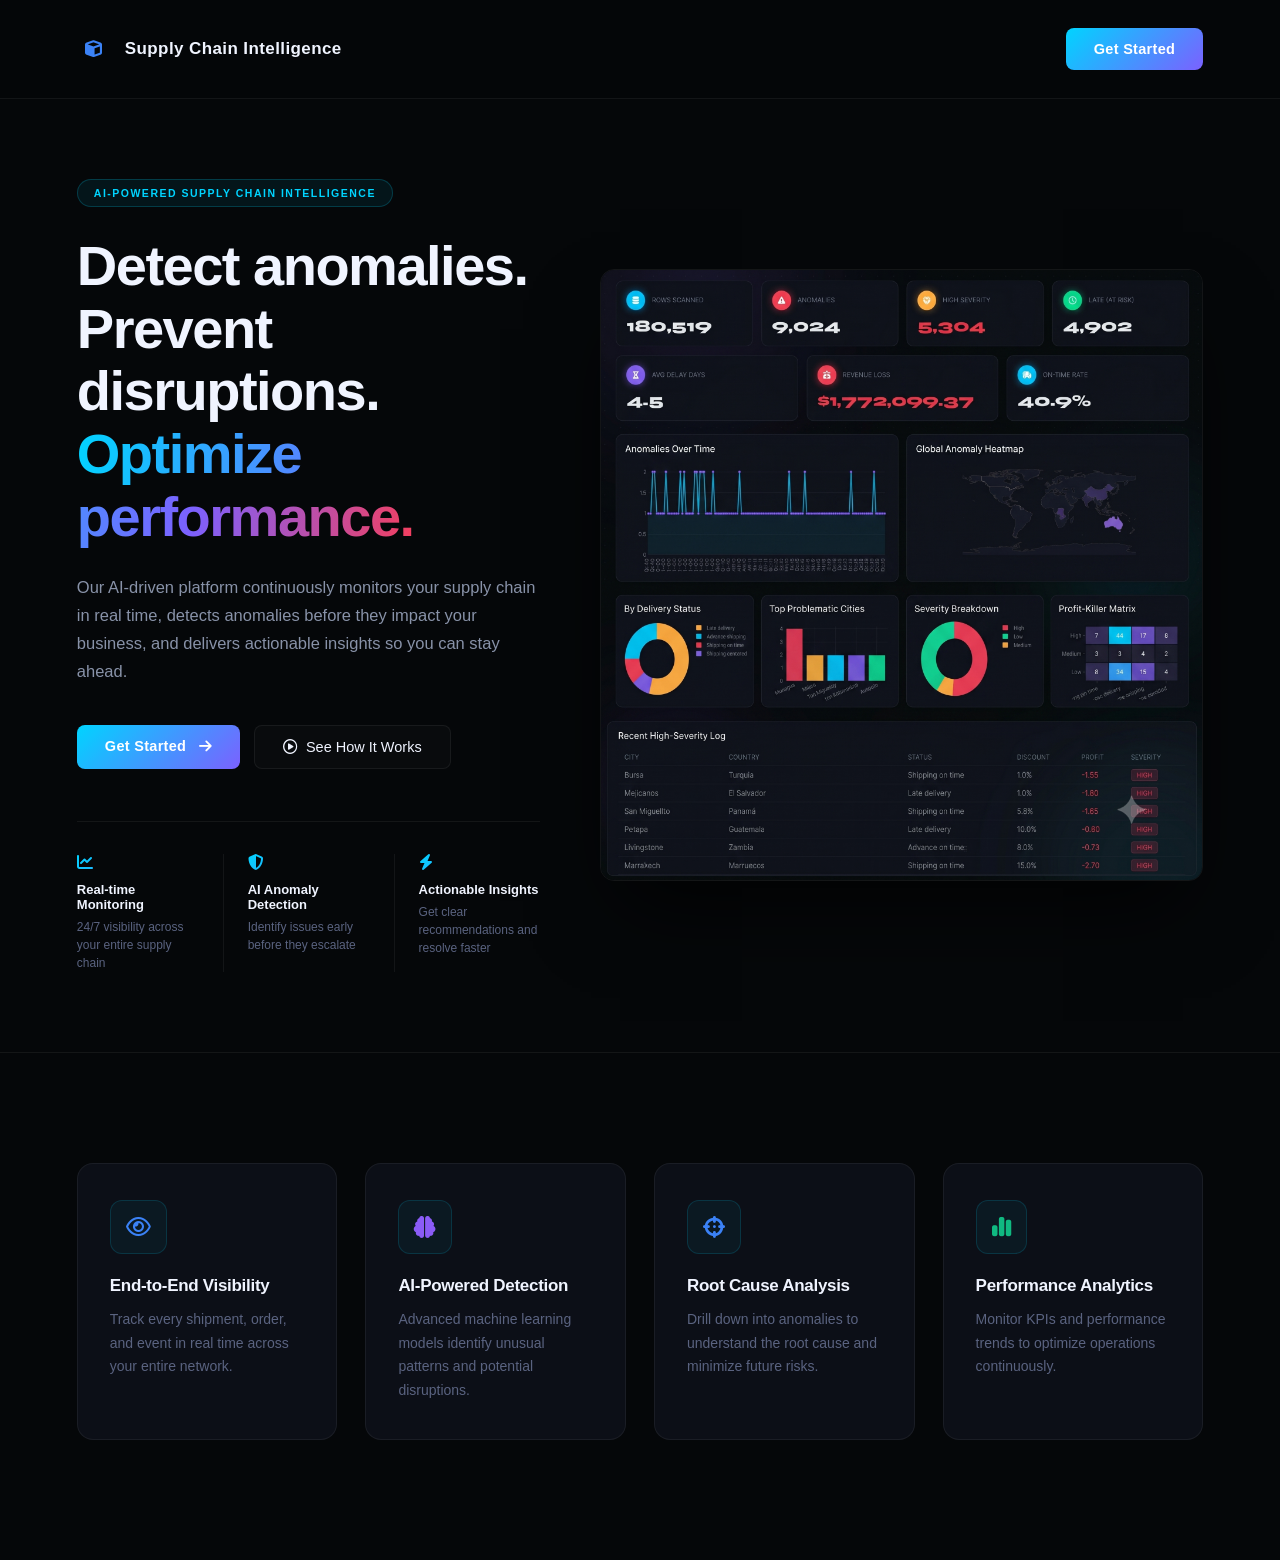
==== commit b19cd521: "add a demo image" ====
--- a/frontend/index.html
+++ b/frontend/index.html
@@ -54,7 +54,7 @@
         </div>
         
         <div class="hero-image">
-            <img src="assets/dog meme.png" alt="Dashboard Mockup" class="mockup">
+            <img src="assets/demo image.png" alt="Dashboard Mockup" class="mockup">
         </div>
     </header>
 
--- a/frontend/style.css
+++ b/frontend/style.css
@@ -1,266 +1,383 @@
-/* --- GLOBAL THEME (UPDATED FOR DEEP NAVY / NEON) --- */
+/* ============================================================
+   SUPPLY CHAIN INTELLIGENCE — OBSIDIAN OPS THEME
+   Aesthetic: Deep black + neon cyan/violet, cinematic scanlines, 
+   geometric corner accents, CSS-only animations. 
+   Font pairing: Syne (display) + DM Sans (body).
+   ============================================================ */
+
+/* --- DESIGN TOKENS --- */
 :root {
-    --bg-dark: #0A0F1C;   /* Deep rich navy background */
-    --bg-panel: #131B2C;  /* Slightly lighter navy for panels */
-    --bg-card: #1A233A;   /* Card background */
-    --text-light: #F8FAFC;
-    --text-muted: #94A3B8;
-    --border: #23304A;    /* Soft blue-tinted borders */
-    --accent-blue: #3B82F6;
-}
+    /* Core palette */
+    --bg-void:    #050709;          
+    --bg-surface: #0C0F17;          
+    --bg-raised:  #111520;          
+
+    /* Neon accents */
+    --cyan:     #00D4FF;
+    --violet:   #7B61FF;
+    --crimson:  #F43F5E;
+    --emerald:  #00E5A0;
+    --amber:    #FFB547;
+
+    /* Neon glow aliases */
+    --glow-cyan:   rgba(0, 212, 255, 0.35);
+    --glow-violet: rgba(123, 97, 255, 0.35);
+
+    /* Text */
+    --text-primary: #F0F4FF;
+    --text-mid:     #8892A8;
+    --text-muted:   #5A6380;
+
+    /* Borders */
+    --border-subtle: rgba(255,255,255,0.06);
+
+    /* Transition */
+    --ease: cubic-bezier(0.23, 1, 0.32, 1);
+
+    /* Legacy aliases mapped to Obsidian */
+    --bg-dark: var(--bg-void);
+    --bg-panel: var(--bg-surface);
+    --bg-card: var(--bg-raised);
+    --text-light: var(--text-primary);
+    --border: var(--border-subtle);
+    --accent-blue: var(--cyan);
+}
+
+/* --- RESET & BASE --- */
+*, *::before, *::after { box-sizing: border-box; }
 
 body {
     margin: 0;
-    font-family: 'Inter', -apple-system, sans-serif;
-    background-color: var(--bg-dark);
-    color: var(--text-light);
+    font-family: 'DM Sans', -apple-system, sans-serif;
+    background-color: var(--bg-void);
+    color: var(--text-primary);
     overflow-x: hidden;
+    -webkit-font-smoothing: antialiased;
 }
 
 a { text-decoration: none; }
 
-/* --- BUTTONS --- */
+/* ============================================================
+   BACKGROUND ATMOSPHERE (Global)
+   ============================================================ */
+
+.bg-grid {
+    position: fixed; inset: 0; z-index: 0; pointer-events: none;
+    background-image: radial-gradient(circle, rgba(255,255,255,0.035) 1px, transparent 1px);
+    background-size: 36px 36px;
+    mask-image: radial-gradient(ellipse 80% 80% at 50% 50%, black 40%, transparent 100%);
+}
+
+.bg-orb {
+    position: fixed; border-radius: 50%; pointer-events: none; z-index: 0;
+    filter: blur(120px); opacity: 0.15;
+    animation: orbFloat 18s ease-in-out infinite alternate;
+}
+.orb-1 {
+    width: 700px; height: 700px;
+    background: radial-gradient(circle, var(--violet), transparent 70%);
+    top: -200px; left: -150px;
+    animation-delay: 0s;
+}
+.orb-2 {
+    width: 500px; height: 500px;
+    background: radial-gradient(circle, var(--cyan), transparent 70%);
+    bottom: -100px; right: -100px;
+    animation-delay: -6s;
+}
+
+@keyframes orbFloat {
+    0%   { transform: translate(0, 0) scale(1); }
+    50%  { transform: translate(40px, -30px) scale(1.05); }
+    100% { transform: translate(-20px, 25px) scale(0.97); }
+}
+
+nav, header, section, .main-container { position: relative; z-index: 1; }
+
+/* ============================================================
+   BUTTONS
+   ============================================================ */
+
 .btn-primary {
-    background-color: var(--accent-blue); color: white; border: none;
-    padding: 12px 24px; border-radius: 6px; cursor: pointer; font-weight: 600;
-    transition: 0.2s; font-family: inherit; font-size: 15px;
-}
-.btn-primary:hover { background-color: #1D4ED8; }
+    position: relative; overflow: hidden;
+    background: linear-gradient(135deg, var(--cyan) 0%, var(--violet) 100%);
+    color: #fff; border: none;
+    padding: 13px 28px; border-radius: 8px;
+    cursor: pointer; font-weight: 700;
+    font-family: 'DM Sans', sans-serif; font-size: 14.5px;
+    letter-spacing: 0.3px;
+    transition: box-shadow 0.35s var(--ease), transform 0.25s var(--ease);
+    white-space: nowrap;
+}
+.btn-primary::before {
+    content: ''; position: absolute; inset: 0;
+    background: linear-gradient(135deg, rgba(255,255,255,0.15), transparent);
+    opacity: 0; transition: opacity 0.3s;
+}
+.btn-primary:hover {
+    box-shadow: 0 0 25px var(--glow-cyan), 0 0 40px rgba(123,97,255,0.2);
+    transform: translateY(-2px);
+}
+.btn-primary:hover::before { opacity: 1; }
+.btn-primary:active { transform: translateY(0); }
 
 .btn-secondary {
-    background-color: transparent; color: white; padding: 12px 24px; border-radius: 6px; 
-    font-weight: 600; border: 1px solid #374151; transition: 0.2s; display: flex; align-items: center; gap: 8px; font-size: 15px;
-}
-.btn-secondary:hover { background-color: rgba(255,255,255,0.05); }
-
-/* --- NAVIGATION --- */
-.navbar { display: flex; justify-content: space-between; align-items: center; padding: 25px 5%; max-width: 1500px; margin: 0 auto; }
-.logo { font-size: 18px; font-weight: bold; letter-spacing: 0.5px; display: flex; align-items: center; gap: 12px; color: white;}
-.logo-icon { width: 30px; height: 30px; border: 1px solid var(--accent-blue); border-radius: 6px; display: flex; justify-content: center; align-items: center;}
-
-/* --- HERO SECTION --- */
-.hero { display: flex; align-items: center; justify-content: space-between; padding: 40px 5%; max-width: 1500px; margin: 0 auto; min-height: 70vh; gap: 50px;}
-.hero-content { flex: 1; max-width: 650px; }
-.hero-image { flex: 1.2; display: flex; justify-content: flex-end; }
-.mockup { width: 100%; border-radius: 8px; border: 1px solid #374151; box-shadow: 0 25px 50px -12px rgba(0, 0, 0, 0.5); }
-
-.badge {
-    background: rgba(59, 130, 246, 0.1); color: #60A5FA;
-    padding: 6px 14px; border-radius: 20px; font-size: 11px; font-weight: 700;
-    display: inline-block; margin-bottom: 25px; border: 1px solid rgba(59, 130, 246, 0.2); letter-spacing: 1px;
-}
-
-.hero h1 { font-size: 58px; line-height: 1.15; margin: 0 0 25px 0; font-weight: 800; color: white; letter-spacing: -1px;}
-.text-gradient { 
-    background: linear-gradient(to right, #3B82F6, #8B5CF6);
-    background-clip: text; -webkit-background-clip: text; -webkit-text-fill-color: transparent; 
-}
-.hero p { font-size: 17px; color: var(--text-muted); line-height: 1.6; margin-bottom: 40px; max-width: 550px;}
-.btn-group { display: flex; gap: 15px; margin-bottom: 50px;}
-
-/* --- HERO MINI FEATURES --- */
-.hero-mini-features { display: flex; gap: 30px; margin-top: 20px; border-top: 1px solid #1F2937; padding-top: 30px;}
-.mini-feature { flex: 1; }
-.mini-feature i { font-size: 20px; color: #8B5CF6; margin-bottom: 15px; display: block;}
-.mini-feature h4 { margin: 0 0 8px 0; font-size: 14px; color: white; font-weight: 600;}
-.mini-feature p { margin: 0; font-size: 13px; color: var(--text-muted); line-height: 1.4;}
-
-/* --- WHITE FEATURES SECTION --- */
-.white-section { background-color: white; color: #111827; padding: 100px 5%; border-top: 1px solid #E5E7EB; }
-.features-grid { 
+    background: rgba(255,255,255,0.02);
+    color: var(--text-primary);
+    padding: 13px 28px; border-radius: 8px;
+    font-weight: 500; font-family: 'DM Sans', sans-serif; font-size: 14.5px;
+    border: 1px solid var(--border-subtle);
+    transition: border-color 0.3s, background 0.3s, box-shadow 0.3s, color 0.3s;
+    display: flex; align-items: center; gap: 8px;
+}
+.btn-secondary:hover {
+    border-color: rgba(0,212,255,0.4); background: rgba(0,212,255,0.05);
+    box-shadow: 0 0 20px rgba(0,212,255,0.08); color: var(--cyan);
+}
+
+/* ============================================================
+   NAVIGATION
+   ============================================================ */
+
+.navbar {
+    display: flex; justify-content: space-between; align-items: center;
+    padding: 28px 6%; max-width: 1600px; margin: 0 auto;
+    position: sticky; top: 0; z-index: 100;
+    background: rgba(5,7,9,0.75); backdrop-filter: blur(18px);
+    border-bottom: 1px solid var(--border-subtle);
+}
+
+.logo {
+    font-family: 'Syne', sans-serif; font-size: 17px; font-weight: 700;
+    letter-spacing: 0.4px; display: flex; align-items: center; gap: 14px;
+    color: var(--text-primary);
+}
+.logo-icon { width: 34px; height: 34px; display: flex; justify-content: center; align-items: center; position: relative; }
+.logo-hex { position: absolute; inset: 0; width: 100%; height: 100%; animation: hexSpin 12s linear infinite; }
+@keyframes hexSpin { from { transform: rotate(0deg); } to { transform: rotate(360deg); } }
+.logo-cube {
+    font-size: 13px;
+    background: linear-gradient(135deg, var(--cyan), var(--violet));
+    background-clip: text;
+    -webkit-background-clip: text; 
+    -webkit-text-fill-color: transparent;
+    position: relative; z-index: 1;
+}
+
+/* ============================================================
+   DASHBOARD STRUCTURAL GRID (RESTORED)
+   ============================================================ */
+
+.main-container { padding: 20px 3%; max-width: 1900px; margin: 0 auto; }
+
+/* 1. Upload Row (3 Columns) */
+.upload-section-dense { 
     display: grid; 
-    grid-template-columns: repeat(auto-fit, minmax(280px, 1fr)); 
-    gap: 30px; max-width: 1400px; margin: 0 auto; 
-    justify-content: center;
-}
-.feature-card { background: white; padding: 35px; border-radius: 12px; border: 1px solid #E5E7EB; transition: 0.3s; }
-.feature-card:hover { transform: translateY(-5px); box-shadow: 0 10px 25px -5px rgba(0,0,0,0.05); border-color: #D1D5DB;}
-.feature-card h3 { margin: 20px 0 12px 0; font-size: 17px; font-weight: 700; color: #111827;}
-.feature-card p { color: #6B7280; font-size: 14.5px; line-height: 1.6; margin: 0; }
-.icon { font-size: 24px; padding: 14px; background: #F9FAFB; border-radius: 10px; border: 1px solid #E5E7EB; display: inline-flex; justify-content: center; align-items: center;}
-
-
-
-
-/* --- DENSE DASHBOARD OVERRIDES --- */
-.main-container { padding: 15px 2%; max-width: 1800px; margin: 0 auto; }
-
-/* 3-Column Tight Upload Box */
-.upload-section-dense { display: grid; grid-template-columns: 1.5fr 1fr 1.5fr; gap: 12px; margin-bottom: 15px; }
-.upload-box-dense { background: var(--bg-panel); border: 1px dashed var(--border); border-radius: 8px; padding: 15px; text-align: center; }
-.control-box-dense, .status-box-dense { background: var(--bg-panel); border: 1px solid var(--border); border-radius: 8px; padding: 15px; }
-.btn-sm { padding: 8px 16px; font-size: 13px; margin-top: 10px; }
-.dense-select { width: 100%; padding: 8px; background: var(--bg-card); color: white; border: 1px solid var(--border); border-radius: 4px; font-size: 12px; }
-.progress-bar-bg { width: 100%; height: 6px; background: var(--bg-card); border-radius: 3px; margin-top: 8px; overflow: hidden; }
-.progress-bar-fill { width: 100%; height: 100%; background: #3B82F6; }
-
-/* Tight KPI Grid */
-.kpi-grid-dense { display: grid; grid-template-columns: repeat(4, 1fr); gap: 12px; margin-bottom: 15px; }
-.kpi-card-dense { background: var(--bg-panel); border: 1px solid var(--border); padding: 12px 15px; border-radius: 8px; }
-.kpi-header-dense { display: flex; align-items: center; gap: 10px; margin-bottom: 8px; color: var(--text-muted); font-size: 12px; font-weight: 600; text-transform: uppercase;}
-.kpi-value-dense { font-size: 24px; font-weight: bold; color: white; }
-
-/* --- SOLID GLOWING KPI ICONS --- */
-.kpi-icon-dense { 
-    width: 32px; height: 32px; 
-    border-radius: 50%; /* Makes them perfect circles */
-    display: flex; justify-content: center; align-items: center; 
-    font-size: 14px; color: white; border: none !important; 
-}
-.kpi-icon-dense.blue { background-color: #3B82F6; box-shadow: 0 0 15px rgba(59, 130, 246, 0.5); }
-.kpi-icon-dense.red { background-color: #EF4444; box-shadow: 0 0 15px rgba(239, 68, 68, 0.5); }
-.kpi-icon-dense.yellow { background-color: #F59E0B; box-shadow: 0 0 15px rgba(245, 158, 11, 0.5); }
-.kpi-icon-dense.green { background-color: #10B981; box-shadow: 0 0 15px rgba(16, 185, 129, 0.5); }
-
-/* --- SOLID TABLE BADGES --- */
-.badge-severity-high { background-color: #EF4444; color: white; padding: 4px 12px; border-radius: 4px; font-size: 11px; font-weight: bold; letter-spacing: 0.5px;}
-.badge-severity-med { background-color: #F59E0B; color: white; padding: 4px 12px; border-radius: 4px; font-size: 11px; font-weight: bold; letter-spacing: 0.5px;}
-.badge-severity-low { background-color: #10B981; color: white; padding: 4px 12px; border-radius: 4px; font-size: 11px; font-weight: bold; letter-spacing: 0.5px;}
-
-/* DENSE 4-COLUMN CHART GRID */
+    grid-template-columns: 1.8fr 1fr 1.2fr; 
+    gap: 16px; 
+    margin-bottom: 24px; 
+}
+.upload-box-dense, .control-box-dense, .status-box-dense {
+    background: var(--bg-surface); 
+    border: 1px solid var(--border-subtle); 
+    border-radius: 12px; 
+    padding: 20px;
+}
+.upload-box-dense { text-align: center; border: 1px dashed rgba(0,212,255,0.3); }
+.upload-box-dense i { font-size: 24px; color: var(--cyan); margin-bottom: 10px; display: block; }
+.upload-box-dense p { font-size: 12px; color: var(--text-muted); margin: 0 0 10px 0; }
+.panel-title { font-family: 'Syne', sans-serif; font-size: 14px; margin: 0 0 12px 0; color: var(--text-primary); }
+.btn-sm { padding: 10px 16px; font-size: 13px; border-radius: 6px; }
+.progress-bar-bg { width: 100%; height: 4px; background: var(--bg-raised); border-radius: 2px; margin-top: 10px; overflow: hidden; }
+.progress-bar-fill { width: 100%; height: 100%; background: linear-gradient(90deg, var(--cyan), var(--violet)); border-radius: 2px; animation: progressPulse 1.5s ease-in-out infinite; }
+@keyframes progressPulse { 0%,100% { opacity: 1; } 50% { opacity: 0.5; } }
+
+/* 2. KPI Grid (7 Items - Auto Wrap) */
+.kpi-grid-dense { 
+    display: flex; 
+    flex-wrap: wrap; 
+    gap: 16px; 
+    margin-bottom: 24px; 
+}
+.kpi-card-dense { 
+    flex: 1 1 calc(25% - 16px); /* Forces 4 cards on row 1, 3 on row 2 */
+    min-width: 220px;
+    background: var(--bg-surface); 
+    border: 1px solid var(--border-subtle); 
+    padding: 18px 20px; 
+    border-radius: 12px; 
+    transition: transform 0.3s var(--ease), border-color 0.3s;
+}
+.kpi-card-dense:hover { transform: translateY(-4px); border-color: rgba(0,212,255,0.3); }
+.kpi-header-dense { display: flex; align-items: center; gap: 12px; margin-bottom: 12px; font-size: 11px; font-weight: 600; color: var(--text-muted); text-transform: uppercase; letter-spacing: 0.5px; }
+.kpi-icon-dense { width: 34px; height: 34px; border-radius: 50%; display: flex; align-items: center; justify-content: center; font-size: 14px; color: #fff; }
+.kpi-icon-dense.blue { background: var(--cyan); box-shadow: 0 0 12px rgba(0,212,255,0.4); }
+.kpi-icon-dense.red { background: var(--crimson); box-shadow: 0 0 12px rgba(244,63,94,0.4); }
+.kpi-icon-dense.yellow { background: var(--amber); box-shadow: 0 0 12px rgba(255,181,71,0.4); }
+.kpi-icon-dense.green { background: var(--emerald); box-shadow: 0 0 12px rgba(0,229,160,0.4); }
+.kpi-value-dense { font-family: 'Syne', sans-serif; font-size: 28px; font-weight: 800; color: var(--text-primary); }
+.red-text { color: var(--crimson) !important; }
+
+/* 3. Charts Grid (4 Columns) */
 .charts-grid-dense { 
     display: grid; 
     grid-template-columns: repeat(4, 1fr); 
-    gap: 12px; 
-    margin-bottom: 15px; 
+    gap: 16px; 
+    margin-bottom: 24px; 
 }
 .col-span-2 { grid-column: span 2; }
-.chart-box-dense { background: var(--bg-panel); border: 1px solid var(--border); border-radius: 8px; padding: 12px; }
-.chart-title-dense { font-size: 13px; color: white; margin: 0 0 5px 0; font-weight: 600; }
-
-/* Tight Data Table */
-.table-box-dense { background: var(--bg-panel); border: 1px solid var(--border); border-radius: 8px; padding: 12px; overflow-x: auto; margin-bottom: 15px;}
-.data-table-dense { width: 100%; border-collapse: collapse; text-align: left; font-size: 12px; }
-.data-table-dense th { padding: 8px; border-bottom: 1px solid var(--border); color: var(--text-muted); }
-.data-table-dense td { padding: 8px; border-bottom: 1px solid #1f2937; color: var(--text-light); }
-
-/* --- ANALYTICAL REPORT FOOTER --- */
-.report-summary-box {
-    background-color: var(--bg-panel);
-    border: 1px solid var(--border);
-    border-radius: 12px;
-    padding: 25px 30px;
-    display: flex;
-    align-items: center;
-    gap: 25px;
-    margin-bottom: 30px;
-}
-.report-col {
-    flex: 1;
-    border-right: 1px solid var(--border);
-    padding-right: 20px;
-}
-.report-col:last-child, .decoration-col {
-    border-right: none;
-    padding-right: 0;
-}
-.info-col { flex: 1.5; }
-.decoration-col { flex: 0.5; text-align: center; }
-
-.report-header { display: flex; align-items: center; gap: 15px; margin-bottom: 12px; }
-.report-icon { 
-    background: rgba(59, 130, 246, 0.15); color: var(--accent-blue); 
-    width: 42px; height: 42px; display: flex; align-items: center; justify-content: center; 
-    border-radius: 8px; font-size: 18px; 
-}
-.report-col h3 { margin: 0; font-size: 17px; color: white; }
-.report-col h4 { margin: 0 0 15px 0; font-size: 14px; color: white; font-weight: 600; }
-.report-col p { margin: 0; color: var(--text-muted); font-size: 13px; line-height: 1.6; }
-
+.chart-box-dense { 
+    background: var(--bg-surface); 
+    border: 1px solid var(--border-subtle); 
+    border-radius: 12px; 
+    padding: 18px; 
+}
+.chart-title-dense { font-family: 'Syne', sans-serif; font-size: 14px; margin: 0 0 12px 0; color: var(--text-primary); }
+
+/* 4. Data Table */
+.table-box-dense { 
+    background: var(--bg-surface); 
+    border: 1px solid var(--border-subtle); 
+    border-radius: 12px; 
+    padding: 20px; 
+    overflow-x: auto; 
+    margin-bottom: 24px; 
+}
+.data-table-dense { width: 100%; border-collapse: collapse; font-size: 13px; }
+.data-table-dense th { padding: 12px; text-align: left; border-bottom: 1px solid var(--border-subtle); color: var(--text-muted); font-weight: 600; text-transform: uppercase; font-size: 11px; letter-spacing: 0.5px; }
+.data-table-dense td { padding: 12px; border-bottom: 1px solid rgba(255,255,255,0.03); color: var(--text-mid); }
+.badge-severity-high { background: rgba(244,63,94,0.15); color: var(--crimson); padding: 4px 10px; border-radius: 4px; font-size: 11px; font-weight: bold; border: 1px solid rgba(244,63,94,0.3); }
+.badge-severity-med  { background: rgba(255,181,71,0.15); color: var(--amber);   border: 1px solid rgba(255,181,71,0.3); padding: 4px 10px; border-radius: 4px; font-size: 11px; font-weight: bold; }
+.badge-severity-low  { background: rgba(0,229,160,0.12);  color: var(--emerald); border: 1px solid rgba(0,229,160,0.3);  padding: 4px 10px; border-radius: 4px; font-size: 11px; font-weight: bold; }
+
+/* 5. Analytical Report */
+.report-summary-box { 
+    background: var(--bg-surface); 
+    border: 1px solid var(--border-subtle); 
+    border-radius: 12px; 
+    padding: 30px; 
+    display: flex; 
+    align-items: stretch; 
+    gap: 30px; 
+    margin-bottom: 40px; 
+}
+.report-col { flex: 1; border-right: 1px solid var(--border-subtle); padding-right: 20px; }
+.report-col:last-child, .decoration-col { border-right: none; padding-right: 0; }
+.info-col { flex: 1.4; }
+.decoration-col { flex: 0.4; display: flex; align-items: center; justify-content: center; font-size: 40px; color: var(--cyan); opacity: 0.3; animation: pulseGlow 3s infinite alternate; }
+@keyframes pulseGlow { from { opacity: 0.2; } to { opacity: 0.6; filter: drop-shadow(0 0 10px var(--cyan)); } }
+.report-header { display: flex; align-items: center; gap: 12px; margin-bottom: 16px; }
+.report-icon { background: rgba(0,212,255,0.1); width: 42px; height: 42px; border-radius: 8px; display: flex; align-items: center; justify-content: center; color: var(--cyan); border: 1px solid rgba(0,212,255,0.2); font-size: 18px; }
+.report-col h3 { font-family: 'Syne', sans-serif; font-size: 18px; margin: 0; color: var(--text-primary); }
+.report-col h4 { font-size: 13px; text-transform: uppercase; margin: 0 0 14px 0; color: var(--text-primary); font-weight: 600; letter-spacing: 0.5px;}
 .report-list { list-style: none; padding: 0; margin: 0; display: flex; flex-direction: column; gap: 12px; }
-.report-list li { color: var(--text-muted); font-size: 12.5px; display: flex; align-items: flex-start; gap: 10px; line-height: 1.4; }
-.report-list li i { margin-top: 2px; font-size: 14px;}
-
-
-
-
-/* =========================================
-   --- HOW IT WORKS PAGE STYLES ---
-   ========================================= */
-
+.report-list li { font-size: 13px; color: var(--text-muted); display: flex; gap: 8px; line-height: 1.5; }
+.text-blue { color: var(--cyan) !important; }
+
+/* ============================================================
+   HERO SECTION (index.html)
+   ============================================================ */
+.hero { display: flex; align-items: center; justify-content: space-between; padding: 80px 6%; max-width: 1600px; margin: 0 auto; min-height: 88vh; gap: 60px; }
+.hero-content { flex: 1; max-width: 620px; }
+.hero-image   { flex: 1.3; display: flex; justify-content: flex-end; }
+.badge { display: inline-flex; align-items: center; gap: 8px; background: rgba(0, 212, 255, 0.07); color: var(--cyan); padding: 7px 16px; border-radius: 100px; font-size: 10.5px; font-weight: 700; letter-spacing: 1.5px; border: 1px solid rgba(0,212,255,0.2); margin-bottom: 28px; }
+.hero h1 { font-family: 'Syne', sans-serif; font-size: 56px; line-height: 1.12; margin: 0 0 24px 0; font-weight: 800; color: var(--text-primary); letter-spacing: -1.5px; }
+.text-gradient { background: linear-gradient(100deg, var(--cyan) 0%, var(--violet) 60%, var(--crimson) 100%); background-clip: text; -webkit-background-clip: text; -webkit-text-fill-color: transparent; }
+.hero > .hero-content > p { font-size: 16.5px; color: var(--text-mid); line-height: 1.7; margin-bottom: 40px; max-width: 520px; font-weight: 300; }
+.btn-group { display: flex; gap: 14px; margin-bottom: 52px; flex-wrap: wrap; }
+.hero-mini-features { display: flex; gap: 0; border-top: 1px solid var(--border-subtle); padding-top: 32px; }
+.mini-feature { flex: 1; padding-right: 24px; border-right: 1px solid var(--border-subtle); margin-right: 24px; }
+.mini-feature:last-child { border-right: none; margin-right: 0; padding-right: 0; }
+.mini-feature i { font-size: 16px; background: linear-gradient(135deg, var(--cyan), var(--violet)); background-clip: text; -webkit-background-clip: text; -webkit-text-fill-color: transparent; margin-bottom: 12px; display: block; }
+.mini-feature h4 { margin: 0 0 6px 0; font-size: 13px; color: var(--text-primary); font-weight: 600; }
+.mini-feature p  { margin: 0; font-size: 12px; color: var(--text-muted); line-height: 1.5; font-weight: 300; }
+.mockup { width: 100%; border-radius: 14px; border: 1px solid var(--border-subtle); box-shadow: 0 40px 80px -20px rgba(0,0,0,0.8); }
+
+/* ============================================================
+   WHITE FEATURES SECTION (Now Obsidian Dark)
+   ============================================================ */
+.white-section { background: transparent; color: var(--text-primary); padding: 110px 6% 120px; border-top: 1px solid var(--border-subtle); position: relative; overflow: hidden; }
+.features-grid { display: grid; grid-template-columns: repeat(auto-fit, minmax(260px, 1fr)); gap: 28px; max-width: 1300px; margin: 0 auto; position: relative; z-index: 1; }
+.feature-card { background: var(--bg-surface); padding: 36px 32px; border-radius: 16px; border: 1px solid var(--border-subtle); transition: transform 0.4s var(--ease), box-shadow 0.4s var(--ease), border-color 0.4s; }
+.feature-card:hover { transform: translateY(-8px) scale(1.01); border-color: rgba(0, 212, 255, 0.3); box-shadow: 0 15px 35px rgba(0,0,0,0.5), 0 0 20px rgba(0,212,255,0.05); }
+.icon { font-size: 22px; padding: 15px; border-radius: 12px; background: rgba(0,212,255,0.05); color: var(--cyan); border: 1px solid rgba(0,212,255,0.15); display: inline-flex; justify-content: center; align-items: center; transition: transform 0.35s var(--ease); }
+.feature-card:hover .icon { transform: scale(1.1) rotate(-5deg); background: rgba(0,212,255,0.12); box-shadow: 0 0 15px rgba(0,212,255,0.2); }
+.feature-card h3 { font-family: 'Syne', sans-serif; margin: 22px 0 12px 0; font-size: 17px; font-weight: 700; color: var(--text-primary); letter-spacing: -0.3px; }
+.feature-card p { color: var(--text-muted); font-size: 14px; line-height: 1.7; margin: 0; font-weight: 300; }
+
+/* ============================================================
+   HOW IT WORKS PAGE
+   ============================================================ */
 .hiw-header { text-align: center; padding: 60px 5% 30px; max-width: 800px; margin: 0 auto; }
-.hiw-header h1 { font-size: 40px; margin-bottom: 20px; color: white; font-weight: 800;}
-.hiw-header p { color: var(--text-muted); line-height: 1.6; font-size: 16px; margin-bottom: 20px; }
-
+.hiw-header h1 { font-family: 'Syne', sans-serif; font-size: 40px; margin-bottom: 20px; color: var(--text-primary); font-weight: 800; }
+.hiw-header p { color: var(--text-mid); line-height: 1.6; font-size: 16px; margin-bottom: 20px; font-weight: 300;}
 .hiw-section { max-width: 1500px; margin: 0 auto; padding: 20px 5% 40px; }
-.hiw-section > h3 { color: white; font-size: 20px; margin-bottom: 25px; }
-
-/* 7-Step Process Track (Compact, No Scroll) */
-.process-track { 
-    display: flex; align-items: center; justify-content: space-between; 
-    gap: 8px; /* Tighter gap between arrows and boxes */
-    padding-bottom: 15px; 
-    width: 100%;
-}
-.process-card { 
-    background: var(--bg-panel); border: 1px solid var(--border); border-radius: 12px; 
-    padding: 20px 10px; /* Reduced padding to make boxes thinner */
-    text-align: center; 
-    flex: 1; /* Forces all boxes to be equal width */
-    min-width: 0; /* Allows boxes to shrink down without triggering a scrollbar */
-    position: relative; 
-}
-.process-card i { font-size: 24px; margin-bottom: 12px; } /* Slightly smaller icon */
-.process-card h4 { color: white; font-size: 13px; margin: 0 0 8px 0; font-weight: 600;}
+.hiw-section > h3 { color: var(--text-primary); font-size: 20px; margin-bottom: 25px; font-family: 'Syne', sans-serif; }
+.process-track { display: flex; align-items: center; justify-content: space-between; gap: 8px; padding-bottom: 15px; width: 100%; }
+.process-card { background: var(--bg-surface); border: 1px solid var(--border-subtle); border-radius: 12px; padding: 20px 10px; text-align: center; flex: 1; min-width: 0; position: relative; transition: border-color 0.3s, transform 0.3s var(--ease); }
+.process-card:hover { border-color: rgba(0,212,255,0.4); transform: translateY(-4px); box-shadow: 0 10px 20px rgba(0,0,0,0.5); }
+.process-card i { font-size: 24px; margin-bottom: 12px; color: var(--cyan); }
+.process-card h4 { color: var(--text-primary); font-size: 13px; margin: 0 0 8px 0; font-weight: 600; }
 .process-card p { color: var(--text-muted); font-size: 11px; line-height: 1.4; margin: 0; }
-
-.step-num { 
-    position: absolute; top: 10px; left: 10px; 
-    background: rgba(59, 130, 246, 0.2); color: #60A5FA; 
-    width: 20px; height: 20px; border-radius: 50%; 
-    display: flex; align-items: center; justify-content: center; 
-    font-size: 11px; font-weight: bold; 
-}
-.step-arrow { 
-    background: rgba(59, 130, 246, 0.1); color: var(--accent-blue); 
-    width: 24px; height: 24px; border-radius: 50%; 
-    display: flex; align-items: center; justify-content: center; 
-    font-size: 11px; flex-shrink: 0;
-}
-
-/* System Grid (Features + Result Card) */
+.step-num { position: absolute; top: 10px; left: 10px; background: rgba(0,212,255,0.15); color: var(--cyan); width: 20px; height: 20px; border-radius: 50%; display: flex; align-items: center; justify-content: center; font-size: 11px; font-weight: bold; }
+.step-arrow { color: var(--text-muted); font-size: 12px; flex-shrink: 0; }
+
 .system-header { max-width: 700px; margin-bottom: 40px; }
-.system-header h3 { color: white; font-size: 20px; margin-bottom: 10px; }
-.system-header p { color: var(--text-muted); font-size: 14px; line-height: 1.6; }
-
+.system-header h3 { color: var(--text-primary); font-size: 20px; margin-bottom: 10px; font-family: 'Syne', sans-serif; }
+.system-header p { color: var(--text-mid); font-size: 14px; line-height: 1.6; }
 .system-grid { display: grid; grid-template-columns: 2fr 1fr; gap: 40px; }
 .system-features { display: flex; flex-direction: column; gap: 30px; }
-
 .sys-feature { display: flex; gap: 15px; }
-.sys-icon { 
-    background: rgba(59, 130, 246, 0.1); color: var(--accent-blue); 
-    width: 45px; height: 45px; border-radius: 10px; 
-    display: flex; align-items: center; justify-content: center; 
-    font-size: 18px; flex-shrink: 0; border: 1px solid rgba(59, 130, 246, 0.2);
-}
-.sys-text h4 { color: white; font-size: 15px; margin: 0 0 6px 0; font-weight: 600;}
+.sys-icon { background: rgba(0,212,255,0.08); color: var(--cyan); width: 45px; height: 45px; border-radius: 10px; display: flex; align-items: center; justify-content: center; font-size: 18px; flex-shrink: 0; border: 1px solid rgba(0,212,255,0.15); }
+.sys-text h4 { color: var(--text-primary); font-size: 15px; margin: 0 0 6px 0; font-weight: 600; }
 .sys-text p { color: var(--text-muted); font-size: 13px; line-height: 1.5; margin: 0; }
 
-/* The Result Card */
-.system-result-card { 
-    background: var(--bg-panel); border: 1px solid rgba(139, 92, 246, 0.4); 
-    border-radius: 12px; padding: 30px; 
-}
+.system-result-card { background: var(--bg-surface); border: 1px solid rgba(123,97,255,0.35); border-radius: 12px; padding: 30px; box-shadow: 0 10px 30px rgba(0,0,0,0.4); }
 .result-header { display: flex; align-items: center; gap: 12px; margin-bottom: 15px; }
-.result-header i { color: #8B5CF6; font-size: 22px; }
-.result-header h4 { color: white; font-size: 17px; margin: 0; font-weight: 600;}
-.system-result-card > p { color: var(--text-muted); font-size: 13px; line-height: 1.5; margin-bottom: 20px; }
-
+.result-header i { color: var(--violet); font-size: 22px; }
+.result-header h4 { color: var(--text-primary); font-size: 17px; margin: 0; font-weight: 600; }
+.system-result-card > p { color: var(--text-mid); font-size: 13px; line-height: 1.5; margin-bottom: 20px; }
 .result-list { list-style: none; padding: 0; margin: 0; display: flex; flex-direction: column; gap: 12px; }
-.result-list li { display: flex; align-items: flex-start; gap: 10px; color: var(--text-light); font-size: 13px; }
-.result-list li i { color: #3B82F6; margin-top: 2px; }
-
-/* Bottom Call To Action */
-.hiw-cta { 
-    background: var(--bg-panel); border: 1px solid var(--border); 
-    border-radius: 12px; padding: 25px 40px; 
-    display: flex; justify-content: space-between; align-items: center; 
-}
+.result-list li { display: flex; align-items: flex-start; gap: 10px; color: var(--text-primary); font-size: 13px; }
+.result-list li i { color: var(--cyan); margin-top: 2px; }
+
+.hiw-cta { background: var(--bg-surface); border: 1px solid var(--border-subtle); border-radius: 12px; padding: 25px 40px; display: flex; justify-content: space-between; align-items: center; transition: border-color 0.3s; }
+.hiw-cta:hover { border-color: rgba(123,97,255,0.4); box-shadow: 0 10px 30px rgba(0,0,0,0.3); }
 .cta-content { display: flex; align-items: center; gap: 20px; }
-.cta-icon { 
-    background: rgba(139, 92, 246, 0.15); color: #8B5CF6; 
-    width: 50px; height: 50px; border-radius: 12px; 
-    display: flex; align-items: center; justify-content: center; font-size: 20px; 
-}
-.cta-content h3 { color: white; margin: 0 0 6px 0; font-size: 18px; font-weight: 600;}
-.cta-content p { color: var(--text-muted); margin: 0; font-size: 14px; }+.cta-icon { background: rgba(123,97,255,0.12); color: var(--violet); width: 50px; height: 50px; border-radius: 12px; display: flex; align-items: center; justify-content: center; font-size: 20px; border: 1px solid rgba(123,97,255,0.2); }
+.cta-content h3 { color: var(--text-primary); margin: 0 0 6px 0; font-size: 18px; font-weight: 600; font-family: 'Syne', sans-serif; }
+.cta-content p { color: var(--text-muted); margin: 0; font-size: 14px; }
+
+/* ============================================================
+   RESPONSIVE LAYOUTS
+   ============================================================ */
+
+@media (max-width: 1200px) {
+    .upload-section-dense { grid-template-columns: 1fr 1fr; }
+    .status-box-dense { grid-column: span 2; }
+    .charts-grid-dense { grid-template-columns: repeat(2, 1fr); }
+}
+
+@media (max-width: 900px) {
+    .report-summary-box { flex-direction: column; }
+    .report-col { border-right: none; border-bottom: 1px solid var(--border-subtle); padding-right: 0; padding-bottom: 20px; }
+    .report-col:last-child { border-bottom: none; padding-bottom: 0; }
+    .hero { flex-direction: column; padding: 60px 6% 80px; min-height: auto; gap: 50px; }
+    .hero-content { max-width: 100%; }
+    .hero-image { justify-content: center; width: 100%; }
+}
+
+@media (max-width: 768px) {
+    .navbar { padding: 20px 5%; }
+    .hero h1 { font-size: 36px; }
+    .hero-mini-features { flex-direction: column; gap: 20px; }
+    .mini-feature { border-right: none; padding-right: 0; margin-right: 0; border-bottom: 1px solid var(--border-subtle); padding-bottom: 20px; }
+    .mini-feature:last-child { border-bottom: none; padding-bottom: 0; }
+    .btn-group { flex-direction: column; }
+    .btn-primary, .btn-secondary { width: 100%; justify-content: center; text-align: center; }
+    .features-grid, .system-grid, .upload-section-dense, .charts-grid-dense { grid-template-columns: 1fr; }
+    .status-box-dense, .col-span-2 { grid-column: span 1; }
+    .process-track { flex-direction: column; align-items: stretch; gap: 15px; }
+    .step-arrow { transform: rotate(90deg); margin: 0 auto; }
+    .hiw-cta { flex-direction: column; gap: 20px; text-align: center; }
+}
